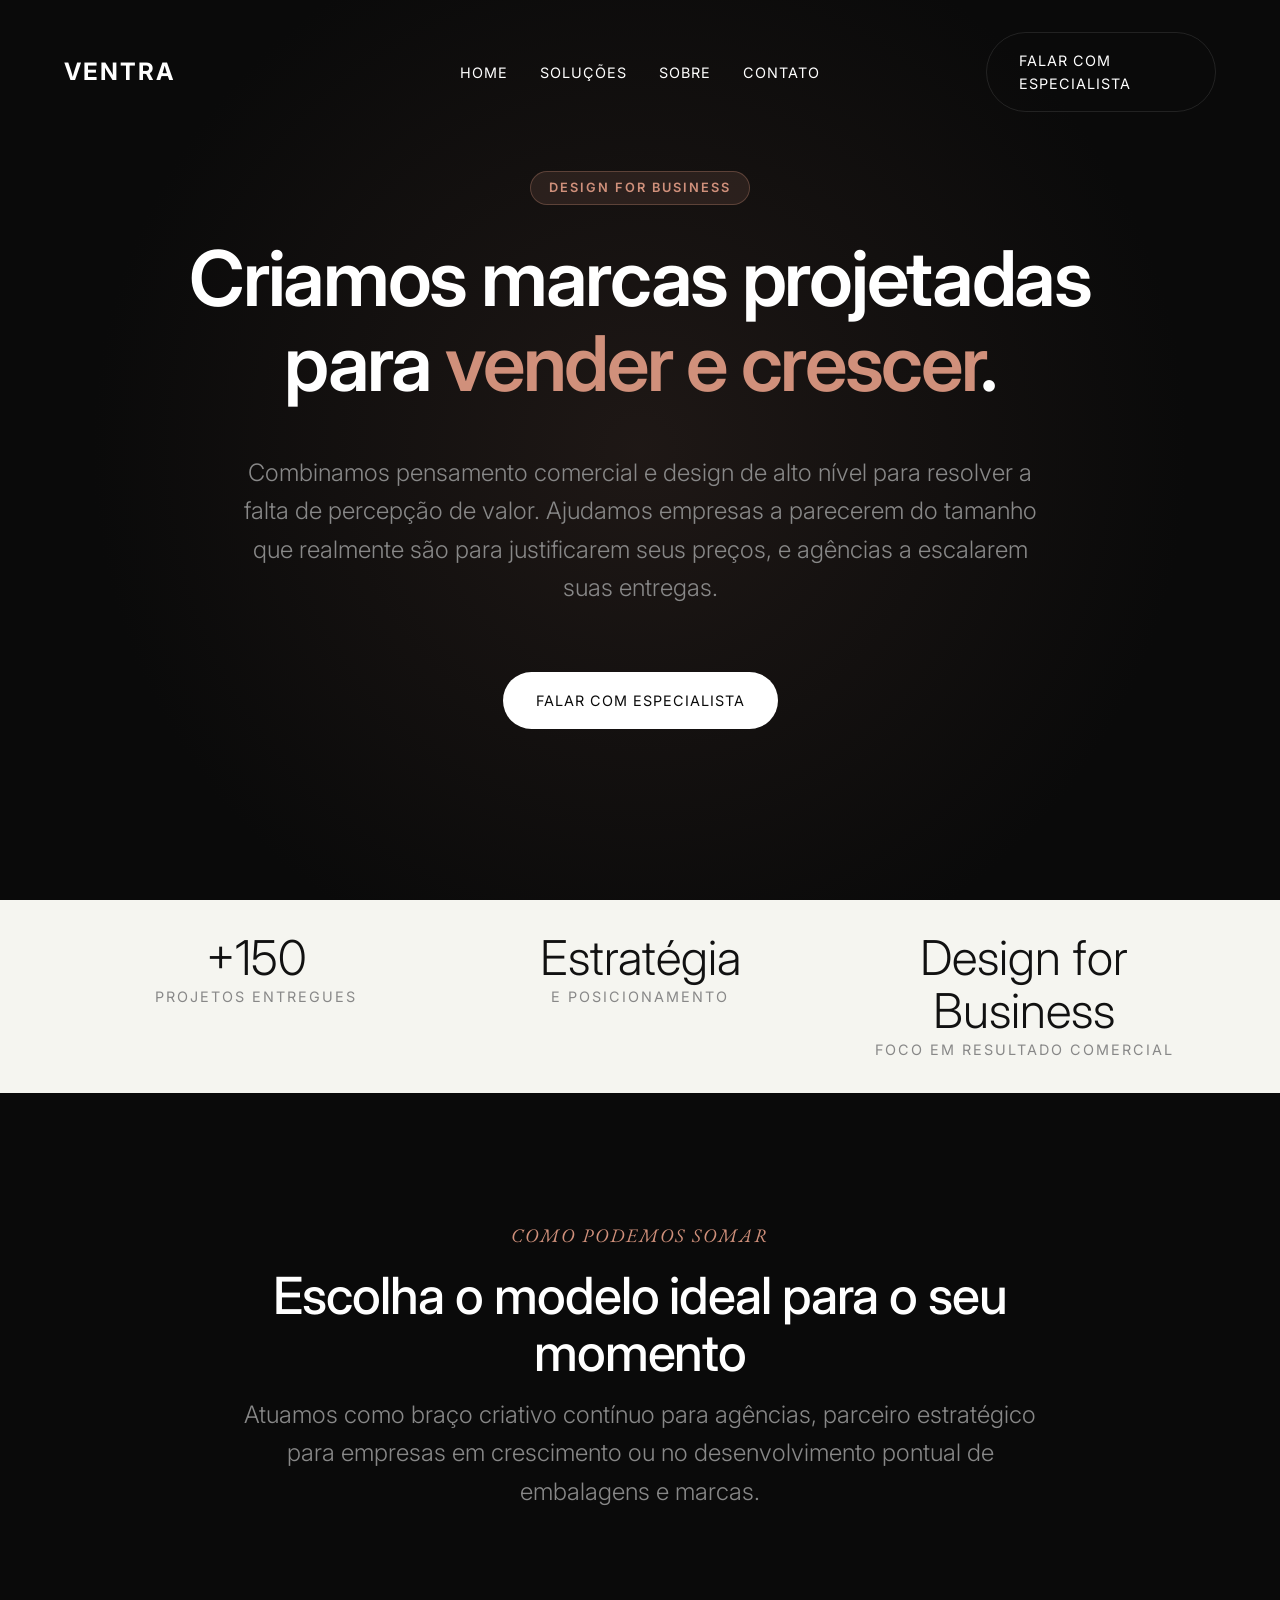
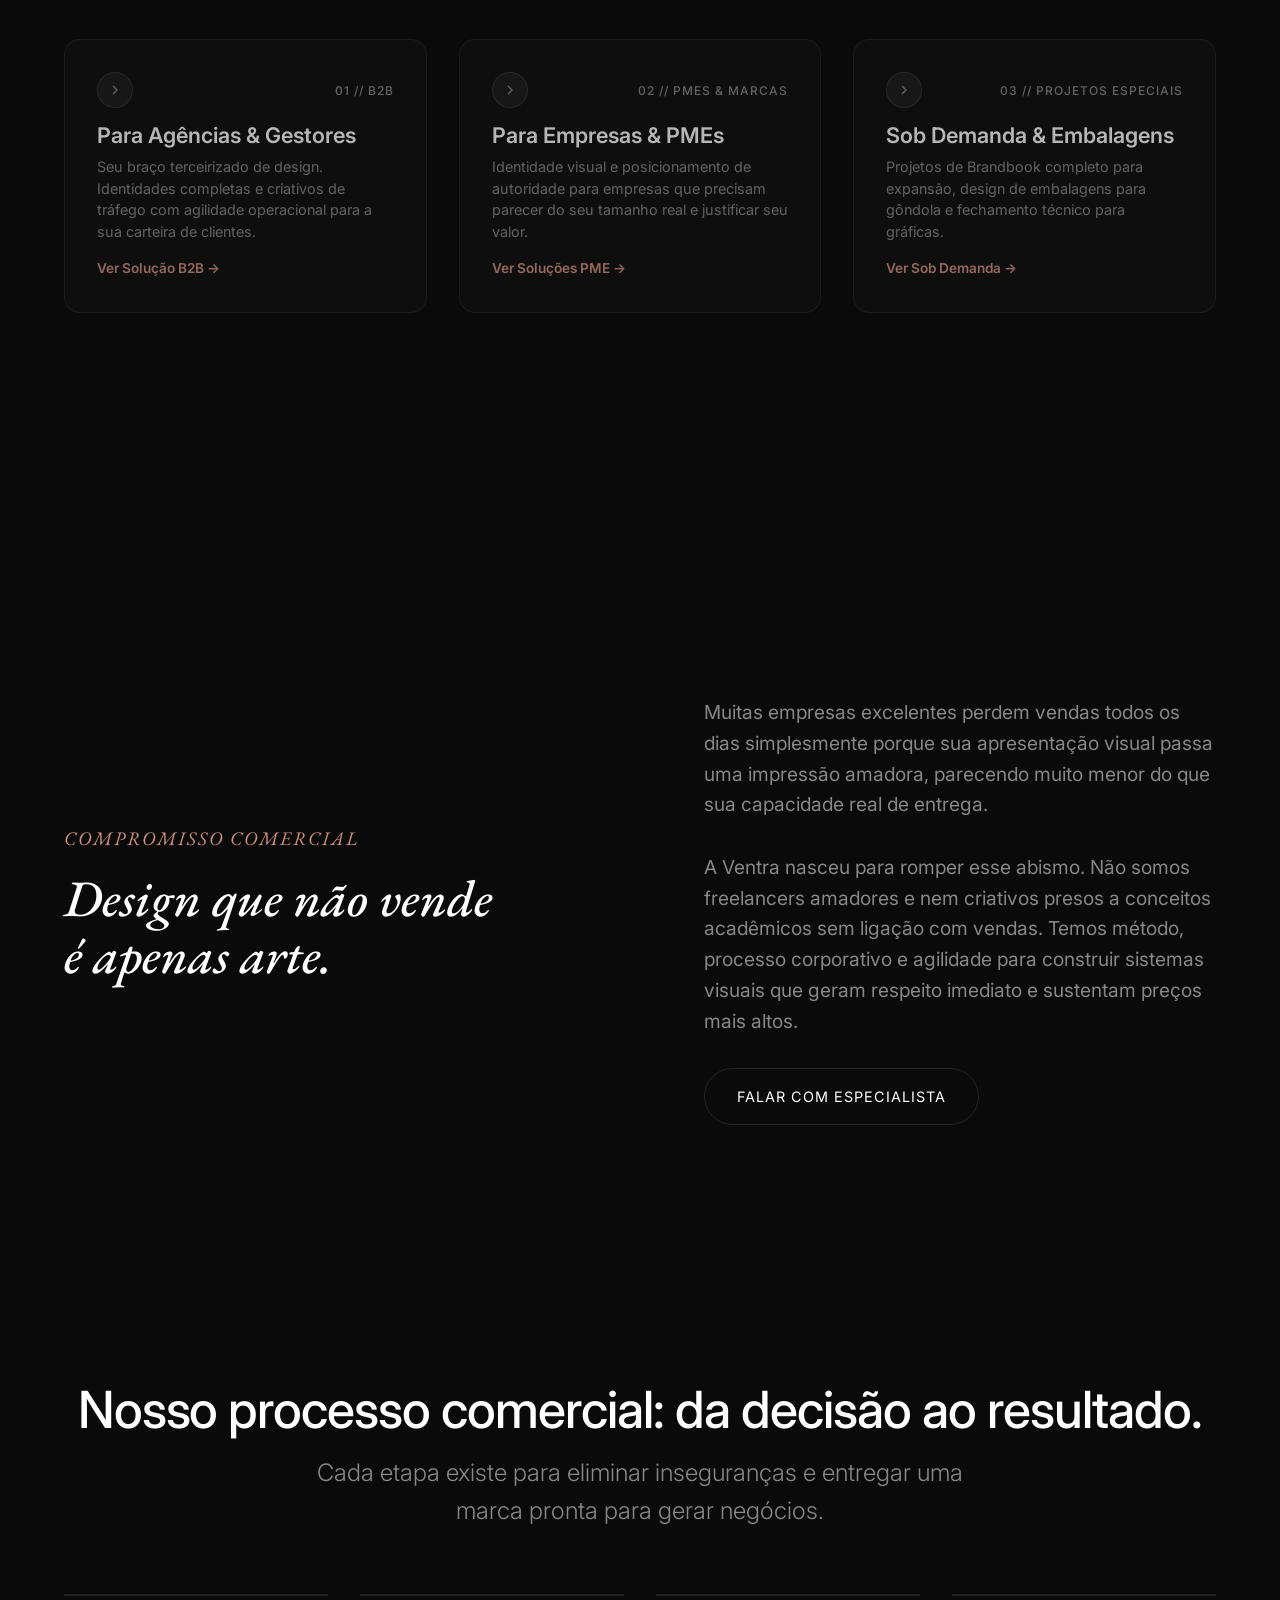
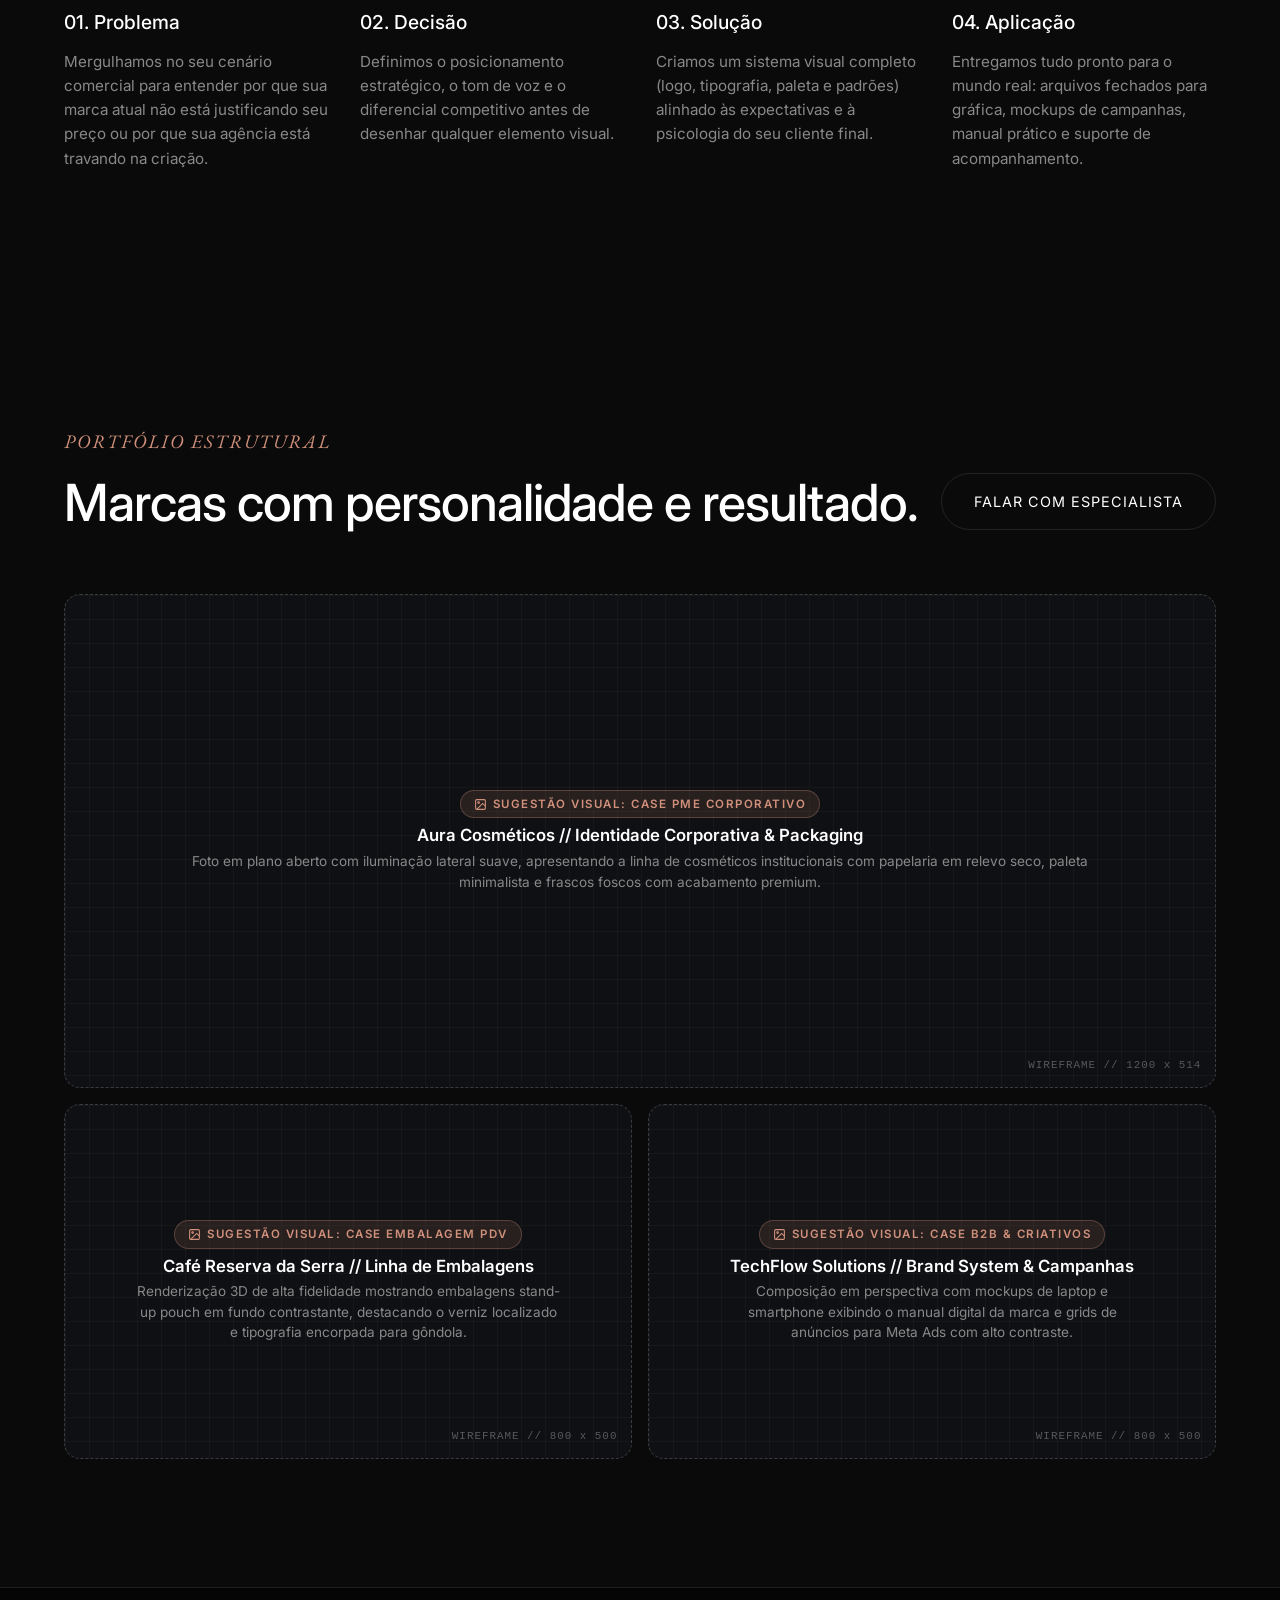
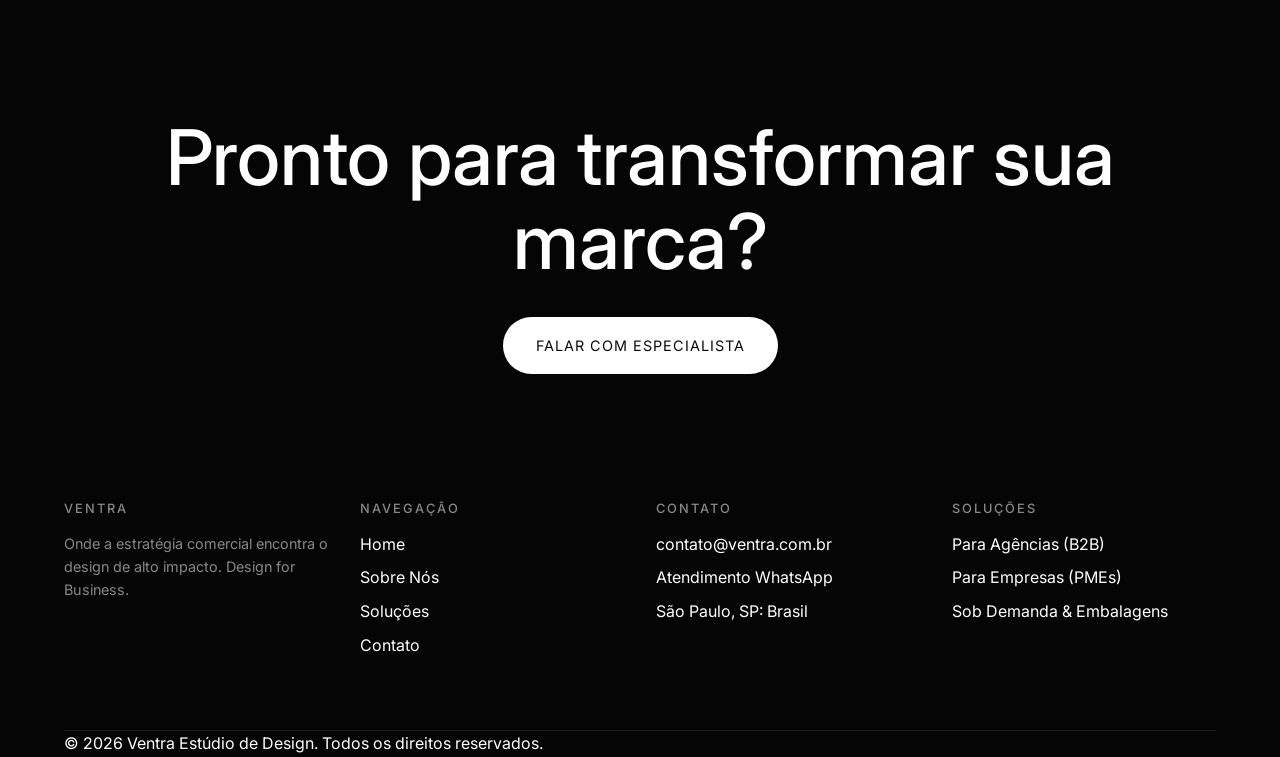
==== index.html @ 0f70ac62 "Movendo os arquivos do site para a raiz" ====
<!DOCTYPE html>
<html lang="pt-BR">
<head>
    <meta charset="UTF-8">
    <meta name="viewport" content="width=device-width, initial-scale=1.0">
    <title>Ventra | Estúdio de Branding e Design for Business</title>
    <meta name="description" content="Design com foco comercial. Criamos identidades visuais e estratégias de marca para empresas parecerem do seu tamanho real e venderem mais.">
    <link rel="stylesheet" href="styles/main.css">
</head>
<body>

    <!-- Header -->
    <header class="header">
        <div class="container">
            <div class="logo">
                <a href="index.html">Ventra</a>
            </div>
            <button class="menu-toggle">☰</button>
            <nav class="nav">
                <a href="index.html" class="active">Home</a>
                <a href="servicos.html">Soluções</a>
                <a href="sobre.html">Sobre</a>
                <a href="contato.html">Contato</a>
            </nav>
            <div class="header-action">
                <a href="contato.html" class="btn btn-outline">Falar com Especialista</a>
            </div>
        </div>
    </header>

    <!-- Hero Section -->
    <section class="hero">
        <div class="hero-bg"></div>
        <div class="hero-content container anim-fade-up">
            <span class="badge-pill">DESIGN FOR BUSINESS</span>
            <h1 class="title-hero">Criamos marcas projetadas para <span class="text-accent">vender e crescer</span>.</h1>
            <p class="text-lead">Combinamos pensamento comercial e design de alto nível para resolver a falta de percepção de valor. Ajudamos empresas a parecerem do tamanho que realmente são para justificarem seus preços, e agências a escalarem suas entregas.</p>
            <div style="display: flex; gap: var(--space-sm); justify-content: center; flex-wrap: wrap; margin-top: var(--space-md);">
                <a href="contato.html" class="btn btn-solid">Falar com Especialista</a>
            </div>
        </div>
    </section>

    <!-- Stats Bar -->
    <section class="stats-bar">
        <div class="container stats-grid">
            <div class="stat-item anim-fade-up">
                <h3>+150</h3>
                <p>Projetos Entregues</p>
            </div>
            <div class="stat-item anim-fade-up">
                <h3>Estratégia</h3>
                <p>e Posicionamento</p>
            </div>
            <div class="stat-item anim-fade-up">
                <h3>Design for Business</h3>
                <p>Foco em Resultado Comercial</p>
            </div>
        </div>
    </section>

    <!-- Solutions Quick Selector -->
    <section class="home-solutions-preview anim-fade-up">
        <div class="container">
            <div class="text-center" style="text-align: center; max-width: 800px; margin: 0 auto var(--space-xl);">
                <span class="tagline">COMO PODEMOS SOMAR</span>
                <h2 class="title-section">Escolha o modelo ideal para o seu momento</h2>
                <p class="text-lead" style="margin: var(--space-xs) auto 0;">Atuamos como braço criativo contínuo para agências, parceiro estratégico para empresas em crescimento ou no desenvolvimento pontual de embalagens e marcas.</p>
            </div>

            <div class="tabs-cards-grid">
                <!-- Card 1: B2B / Agências -->
                <a href="servicos.html#tab-1" class="tab-card-btn" style="text-decoration: none;">
                    <div class="tab-card-header">
                        <div class="tab-indicator">
                            <svg viewBox="0 0 24 24" fill="none" stroke="currentColor" stroke-width="2"><polyline points="9 18 15 12 9 6"></polyline></svg>
                        </div>
                        <span class="tab-badge">01 // B2B</span>
                    </div>
                    <h3 class="tab-card-title">Para Agências & Gestores</h3>
                    <p class="tab-card-desc">Seu braço terceirizado de design. Identidades completas e criativos de tráfego com agilidade operacional para a sua carteira de clientes.</p>
                    <span style="color: var(--color-accent); font-size: 0.85rem; font-weight: 600; margin-top: 1rem; display: inline-block;">Ver Solução B2B →</span>
                </a>

                <!-- Card 2: PMEs / Empresas -->
                <a href="servicos.html#tab-2" class="tab-card-btn" style="text-decoration: none;">
                    <div class="tab-card-header">
                        <div class="tab-indicator">
                            <svg viewBox="0 0 24 24" fill="none" stroke="currentColor" stroke-width="2"><polyline points="9 18 15 12 9 6"></polyline></svg>
                        </div>
                        <span class="tab-badge">02 // PMEs & Marcas</span>
                    </div>
                    <h3 class="tab-card-title">Para Empresas & PMEs</h3>
                    <p class="tab-card-desc">Identidade visual e posicionamento de autoridade para empresas que precisam parecer do seu tamanho real e justificar seu valor.</p>
                    <span style="color: var(--color-accent); font-size: 0.85rem; font-weight: 600; margin-top: 1rem; display: inline-block;">Ver Soluções PME →</span>
                </a>

                <!-- Card 3: Sob Demanda -->
                <a href="servicos.html#tab-3" class="tab-card-btn" style="text-decoration: none;">
                    <div class="tab-card-header">
                        <div class="tab-indicator">
                            <svg viewBox="0 0 24 24" fill="none" stroke="currentColor" stroke-width="2"><polyline points="9 18 15 12 9 6"></polyline></svg>
                        </div>
                        <span class="tab-badge">03 // Projetos Especiais</span>
                    </div>
                    <h3 class="tab-card-title">Sob Demanda & Embalagens</h3>
                    <p class="tab-card-desc">Projetos de Brandbook completo para expansão, design de embalagens para gôndola e fechamento técnico para gráficas.</p>
                    <span style="color: var(--color-accent); font-size: 0.85rem; font-weight: 600; margin-top: 1rem; display: inline-block;">Ver Sob Demanda →</span>
                </a>
            </div>
        </div>
    </section>

    <!-- Manifesto / Diferencial -->
    <section class="manifesto-home">
        <div class="container">
            <div class="col anim-fade-up">
                <span class="tagline">COMPROMISSO COMERCIAL</span>
                <h2 class="manifesto-title">Design que não vende<br>é apenas arte.</h2>
            </div>
            <div class="col anim-fade-up">
                <p class="manifesto-text">Muitas empresas excelentes perdem vendas todos os dias simplesmente porque sua apresentação visual passa uma impressão amadora, parecendo muito menor do que sua capacidade real de entrega.</p>
                <p class="manifesto-text">A Ventra nasceu para romper esse abismo. Não somos freelancers amadores e nem criativos presos a conceitos acadêmicos sem ligação com vendas. Temos método, processo corporativo e agilidade para construir sistemas visuais que geram respeito imediato e sustentam preços mais altos.</p>
                <div style="margin-top: 1.5rem;">
                    <a href="contato.html" class="btn btn-outline">Falar com Especialista</a>
                </div>
            </div>
        </div>
    </section>

    <!-- Processo em 4 Passos -->
    <section class="process-home">
        <div class="container">
            <h2 class="title-section text-center anim-fade-up" style="text-align: center;">Nosso processo comercial: da decisão ao resultado.</h2>
            <p class="text-lead text-center anim-fade-up" style="text-align: center; margin: 0 auto var(--space-lg); max-width: 700px;">Cada etapa existe para eliminar inseguranças e entregar uma marca pronta para gerar negócios.</p>
            
            <div class="process-grid anim-fade-up">
                <div class="process-step">
                    <h4>01. Problema</h4>
                    <p>Mergulhamos no seu cenário comercial para entender por que sua marca atual não está justificando seu preço ou por que sua agência está travando na criação.</p>
                </div>
                <div class="process-step">
                    <h4>02. Decisão</h4>
                    <p>Definimos o posicionamento estratégico, o tom de voz e o diferencial competitivo antes de desenhar qualquer elemento visual.</p>
                </div>
                <div class="process-step">
                    <h4>03. Solução</h4>
                    <p>Criamos um sistema visual completo (logo, tipografia, paleta e padrões) alinhado às expectativas e à psicologia do seu cliente final.</p>
                </div>
                <div class="process-step">
                    <h4>04. Aplicação</h4>
                    <p>Entregamos tudo pronto para o mundo real: arquivos fechados para gráfica, mockups de campanhas, manual prático e suporte de acompanhamento.</p>
                </div>
            </div>
        </div>
    </section>

    <!-- Cases (Wireframe Dark Sem Fotos) -->
    <section class="cases-home">
        <div class="container">
            <div style="display: flex; justify-content: space-between; align-items: flex-end; margin-bottom: var(--space-lg); flex-wrap: wrap; gap: var(--space-sm);">
                <div>
                    <span class="tagline">PORTFÓLIO ESTRUTURAL</span>
                    <h2 class="title-section" style="margin-bottom: 0;">Marcas com personalidade e resultado.</h2>
                </div>
                <a href="contato.html" class="btn btn-outline">Falar com Especialista</a>
            </div>
            
            <div class="cases-grid anim-fade-up">
                <!-- Case 1 (Wireframe Slot - PME) -->
                <div class="wireframe-slot aspect-wide" style="grid-column: span 2;">
                    <span class="wireframe-tag">
                        <svg viewBox="0 0 24 24" fill="none" stroke="currentColor" stroke-width="2"><rect x="3" y="3" width="18" height="18" rx="2"/><circle cx="8.5" cy="8.5" r="1.5"/><polyline points="21 15 16 10 5 21"/></svg>
                        SUGESTÃO VISUAL: CASE PME CORPORATIVO
                    </span>
                    <h4 class="wireframe-title">Aura Cosméticos // Identidade Corporativa & Packaging</h4>
                    <p class="wireframe-desc">Foto em plano aberto com iluminação lateral suave, apresentando a linha de cosméticos institucionais com papelaria em relevo seco, paleta minimalista e frascos foscos com acabamento premium.</p>
                    <span class="wireframe-dimension">WIREFRAME // 1200 x 514</span>
                </div>

                <!-- Case 2 (Wireframe Slot - Embalagem) -->
                <div class="wireframe-slot aspect-card">
                    <span class="wireframe-tag">
                        <svg viewBox="0 0 24 24" fill="none" stroke="currentColor" stroke-width="2"><rect x="3" y="3" width="18" height="18" rx="2"/><circle cx="8.5" cy="8.5" r="1.5"/><polyline points="21 15 16 10 5 21"/></svg>
                        SUGESTÃO VISUAL: CASE EMBALAGEM PDV
                    </span>
                    <h4 class="wireframe-title">Café Reserva da Serra // Linha de Embalagens</h4>
                    <p class="wireframe-desc">Renderização 3D de alta fidelidade mostrando embalagens stand-up pouch em fundo contrastante, destacando o verniz localizado e tipografia encorpada para gôndola.</p>
                    <span class="wireframe-dimension">WIREFRAME // 800 x 500</span>
                </div>

                <!-- Case 3 (Wireframe Slot - B2B / Ads) -->
                <div class="wireframe-slot aspect-card">
                    <span class="wireframe-tag">
                        <svg viewBox="0 0 24 24" fill="none" stroke="currentColor" stroke-width="2"><rect x="3" y="3" width="18" height="18" rx="2"/><circle cx="8.5" cy="8.5" r="1.5"/><polyline points="21 15 16 10 5 21"/></svg>
                        SUGESTÃO VISUAL: CASE B2B & CRIATIVOS
                    </span>
                    <h4 class="wireframe-title">TechFlow Solutions // Brand System & Campanhas</h4>
                    <p class="wireframe-desc">Composição em perspectiva com mockups de laptop e smartphone exibindo o manual digital da marca e grids de anúncios para Meta Ads com alto contraste.</p>
                    <span class="wireframe-dimension">WIREFRAME // 800 x 500</span>
                </div>
            </div>
        </div>
    </section>

    <!-- Footer -->
    <footer class="footer">
        <div class="container">
            <div class="footer-hero anim-fade-up">
                <h2>Pronto para transformar sua marca?</h2>
                <a href="contato.html" class="btn btn-solid">Falar com Especialista</a>
            </div>
            
            <div class="footer-bottom anim-fade-up">
                <div class="footer-col">
                    <h5>Ventra</h5>
                    <p>Onde a estratégia comercial encontra o design de alto impacto. Design for Business.</p>
                </div>
                <div class="footer-col">
                    <h5>Navegação</h5>
                    <ul>
                        <li><a href="index.html">Home</a></li>
                        <li><a href="sobre.html">Sobre Nós</a></li>
                        <li><a href="servicos.html">Soluções</a></li>
                        <li><a href="contato.html">Contato</a></li>
                    </ul>
                </div>
                <div class="footer-col">
                    <h5>Contato</h5>
                    <ul>
                        <li><a href="mailto:contato@ventra.com.br">contato@ventra.com.br</a></li>
                        <li><a href="https://wa.me/5511999999999" target="_blank">Atendimento WhatsApp</a></li>
                        <li>São Paulo, SP: Brasil</li>
                    </ul>
                </div>
                <div class="footer-col">
                    <h5>Soluções</h5>
                    <ul>
                        <li><a href="servicos.html#tab-1">Para Agências (B2B)</a></li>
                        <li><a href="servicos.html#tab-2">Para Empresas (PMEs)</a></li>
                        <li><a href="servicos.html#tab-3">Sob Demanda & Embalagens</a></li>
                    </ul>
                </div>
            </div>
            
            <div class="footer-copyright anim-fade-up">
                <p>&copy; 2026 Ventra Estúdio de Design. Todos os direitos reservados.</p>
            </div>
        </div>
    </footer>

    <script src="scripts/main.js"></script>
</body>
</html>
---- styles/main.css ----
/* =========================================
   VENTRA - DESIGN SYSTEM & MAIN STYLES
   ========================================= */

@import url('https://fonts.googleapis.com/css2?family=EB+Garamond:ital,wght@0,400;0,500;1,400;1,500&family=Inter:wght@300;400;500;600;700&display=swap');

:root {
  /* Colors */
  --color-bg-dark: #0a0a0a;
  --color-bg-light: #f5f5f0;
  --color-text-light: #ffffff;
  --color-text-dark: #111111;
  --color-text-muted: #888888;
  --color-accent: #d0907b; /* Sophisticated terracotta/gold accent */
  --color-border: rgba(255, 255, 255, 0.1);
  --color-border-dark: rgba(0, 0, 0, 0.1);

  /* Typography */
  --font-sans: 'Inter', -apple-system, sans-serif;
  --font-serif: 'EB Garamond', serif;

  /* Spacing */
  --space-xs: 0.5rem;
  --space-sm: 1rem;
  --space-md: 2rem;
  --space-lg: 4rem;
  --space-xl: 8rem;

  /* Transitions */
  --trans-fast: 0.3s ease;
  --trans-slow: 0.6s cubic-bezier(0.25, 1, 0.5, 1);
}

/* =========================================
   RESET & BASE
   ========================================= */
* {
  margin: 0;
  padding: 0;
  box-sizing: border-box;
}

html {
  scroll-behavior: smooth;
  font-size: 16px;
}

body {
  font-family: var(--font-sans);
  background-color: var(--color-bg-dark);
  color: var(--color-text-light);
  line-height: 1.6;
  overflow-x: hidden;
  -webkit-font-smoothing: antialiased;
}

a {
  text-decoration: none;
  color: inherit;
  transition: color var(--trans-fast);
}

a:hover {
  color: var(--color-accent);
}

ul {
  list-style: none;
}

img, video {
  max-width: 100%;
  height: auto;
  display: block;
}

/* =========================================
   TYPOGRAPHY
   ========================================= */
h1, h2, h3, h4, h5, h6 {
  line-height: 1.1;
  font-weight: 500;
  margin-bottom: var(--space-sm);
}

.title-hero {
  font-size: clamp(3rem, 6vw, 6rem);
  letter-spacing: -0.03em;
  font-weight: 600;
}

.title-section {
  font-size: clamp(2rem, 4vw, 4rem);
  letter-spacing: -0.02em;
}

.tagline {
  font-family: var(--font-serif);
  font-style: italic;
  font-size: 1.2rem;
  color: var(--color-accent);
  display: block;
  margin-bottom: var(--space-sm);
  text-transform: uppercase;
  letter-spacing: 2px;
}

.text-lead {
  font-size: clamp(1.1rem, 2vw, 1.5rem);
  font-weight: 300;
  color: var(--color-text-muted);
  max-width: 800px;
}

/* =========================================
   LAYOUT
   ========================================= */
.container {
  width: 90%;
  max-width: 1400px;
  margin: 0 auto;
}

section {
  padding: var(--space-xl) 0;
}

.split-screen {
  display: grid;
  grid-template-columns: 1fr 1fr;
  min-height: 100vh;
}

@media (max-width: 992px) {
  .split-screen {
    grid-template-columns: 1fr;
  }
}

/* =========================================
   HEADER & NAVIGATION
   ========================================= */
.header {
  position: fixed;
  top: 0;
  left: 0;
  width: 100%;
  padding: var(--space-md) 0;
  z-index: 1000;
  transition: background-color var(--trans-fast), padding var(--trans-fast);
  background-color: transparent;
}

.header.scrolled {
  background-color: rgba(10, 10, 10, 0.95);
  backdrop-filter: blur(10px);
  padding: var(--space-sm) 0;
  border-bottom: 1px solid var(--color-border);
}

.header .container {
  display: flex;
  justify-content: space-between;
  align-items: center;
}

.logo {
  font-size: 1.5rem;
  font-weight: 700;
  letter-spacing: 2px;
  text-transform: uppercase;
  width: 20%;
}

.nav {
  display: flex;
  gap: var(--space-md);
  width: 60%;
  justify-content: center;
}

.nav a {
  font-size: 0.9rem;
  text-transform: uppercase;
  letter-spacing: 1px;
}

.header-action {
  width: 20%;
  display: flex;
  justify-content: flex-end;
}

.btn {
  display: inline-block;
  padding: 1rem 2rem;
  font-size: 0.9rem;
  text-transform: uppercase;
  letter-spacing: 1px;
  border-radius: 50px;
  cursor: pointer;
  transition: all var(--trans-fast);
  border: 1px solid transparent;
}

.btn-outline {
  border: 1px solid var(--color-border);
  background: transparent;
  color: var(--color-text-light);
}

.btn-outline:hover {
  background: var(--color-text-light);
  color: var(--color-bg-dark);
}

.btn-solid {
  background: var(--color-text-light);
  color: var(--color-bg-dark);
}

.btn-solid:hover {
  background: var(--color-accent);
  color: var(--color-bg-dark);
}

/* Mobile Menu */
.menu-toggle {
  display: none;
  background: none;
  border: none;
  color: white;
  font-size: 1.5rem;
  cursor: pointer;
}

@media (max-width: 992px) {
  .nav {
    display: none;
    position: absolute;
    top: 100%;
    left: 0;
    width: 100%;
    background: var(--color-bg-dark);
    flex-direction: column;
    padding: var(--space-md);
    text-align: center;
    border-bottom: 1px solid var(--color-border);
  }
  
  .nav.active {
    display: flex;
  }

  .header-action {
    display: none;
  }
  
  .menu-toggle {
    display: block;
  }
  
  .logo {
    width: auto;
  }
}

/* =========================================
   HERO SECTIONS
   ========================================= */
.hero {
  min-height: 100vh;
  display: flex;
  align-items: center;
  justify-content: center;
  text-align: center;
  padding-top: var(--space-xl);
  position: relative;
}

.hero-content {
  max-width: 1000px;
  z-index: 2;
  display: flex;
  flex-direction: column;
  align-items: center;
}

.hero .text-lead {
  margin: var(--space-md) auto;
}

.hero-bg {
  position: absolute;
  top: 0;
  left: 0;
  width: 100%;
  height: 100%;
  z-index: 1;
  background: radial-gradient(circle at center, rgba(208, 144, 123, 0.1) 0%, rgba(10, 10, 10, 1) 70%);
}

/* =========================================
   STATS BAR
   ========================================= */
.stats-bar {
  background-color: var(--color-bg-light);
  color: var(--color-text-dark);
  padding: var(--space-md) 0;
}

.stats-grid {
  display: grid;
  grid-template-columns: repeat(3, 1fr);
  text-align: center;
}

.stat-item h3 {
  font-size: 3rem;
  margin-bottom: 0;
  font-weight: 300;
}

.stat-item p {
  font-size: 0.9rem;
  text-transform: uppercase;
  letter-spacing: 2px;
  color: var(--color-text-muted);
}

@media (max-width: 768px) {
  .stats-grid {
    grid-template-columns: 1fr;
    gap: var(--space-md);
  }
}

/* =========================================
   MARQUEE
   ========================================= */
.marquee-section {
  padding: var(--space-md) 0;
  border-bottom: 1px solid var(--color-border);
  overflow: hidden;
}

.marquee-section p {
  text-align: center;
  color: var(--color-text-muted);
  margin-bottom: var(--space-md);
}

.marquee-container {
  display: flex;
  width: 200vw;
  animation: marquee 20s linear infinite;
}

.marquee-container img {
  height: 40px;
  margin: 0 var(--space-lg);
  filter: grayscale(100%) brightness(50%);
  opacity: 0.5;
  transition: opacity var(--trans-fast);
}

.marquee-container img:hover {
  opacity: 1;
}

@keyframes marquee {
  0% { transform: translateX(0); }
  100% { transform: translateX(-50%); }
}

/* =========================================
   ABOUT MANIFESTO (HOME)
   ========================================= */
.manifesto-home .container {
  display: grid;
  grid-template-columns: 1fr 1fr;
  gap: var(--space-xl);
  align-items: center;
}

.manifesto-title {
  font-family: var(--font-serif);
  font-style: italic;
  font-size: clamp(2.5rem, 4vw, 4.5rem);
  line-height: 1.1;
}

.manifesto-text {
  font-size: 1.2rem;
  color: var(--color-text-muted);
  margin-bottom: var(--space-md);
}

@media (max-width: 992px) {
  .manifesto-home .container {
    grid-template-columns: 1fr;
    gap: var(--space-md);
  }
}

/* =========================================
   SERVICES ACCORDION
   ========================================= */
.services-list {
  margin-top: var(--space-lg);
}

.service-item {
  border-top: 1px solid var(--color-border);
  padding: var(--space-md) 0;
  display: grid;
  grid-template-columns: 1fr 2fr;
  gap: var(--space-md);
  transition: color var(--trans-fast);
}

.service-item:hover {
  color: var(--color-accent);
}

.service-item h3 {
  font-size: 1.5rem;
}

.service-item p {
  color: var(--color-text-muted);
}

.service-item:last-child {
  border-bottom: 1px solid var(--color-border);
}

@media (max-width: 768px) {
  .service-item {
    grid-template-columns: 1fr;
  }
}

/* =========================================
   PROCESS (4 COLUMNS)
   ========================================= */
.process-grid {
  display: grid;
  grid-template-columns: repeat(4, 1fr);
  gap: var(--space-md);
  margin-top: var(--space-lg);
}

.process-step {
  padding-top: var(--space-sm);
  border-top: 2px solid var(--color-border);
}

.process-step:hover {
  border-top-color: var(--color-accent);
}

.process-step h4 {
  font-size: 1.2rem;
  margin-bottom: var(--space-sm);
}

.process-step p {
  color: var(--color-text-muted);
  font-size: 0.95rem;
}

@media (max-width: 992px) {
  .process-grid {
    grid-template-columns: repeat(2, 1fr);
  }
}
@media (max-width: 576px) {
  .process-grid {
    grid-template-columns: 1fr;
  }
}

/* =========================================
   CASES MASONRY
   ========================================= */
.cases-grid {
  display: grid;
  grid-template-columns: repeat(2, 1fr);
  gap: var(--space-sm);
  margin-top: var(--space-lg);
}

.case-item {
  position: relative;
  overflow: hidden;
  aspect-ratio: 4/3;
  background-color: #1a1a1a;
  display: flex;
  align-items: center;
  justify-content: center;
}

.case-item:first-child {
  grid-column: span 2;
  aspect-ratio: 21/9;
}

.case-image {
  width: 100%;
  height: 100%;
  object-fit: cover;
  transition: transform var(--trans-slow);
  opacity: 0.8;
}

.case-item:hover .case-image {
  transform: scale(1.05);
  opacity: 0.4;
}

.case-info {
  position: absolute;
  bottom: var(--space-md);
  left: var(--space-md);
  opacity: 0;
  transform: translateY(20px);
  transition: all var(--trans-fast);
}

.case-item:hover .case-info {
  opacity: 1;
  transform: translateY(0);
}

.case-category {
  font-family: var(--font-serif);
  font-style: italic;
  color: var(--color-accent);
}

.case-title {
  font-size: 2rem;
}

@media (max-width: 768px) {
  .cases-grid {
    grid-template-columns: 1fr;
  }
  .case-item:first-child {
    grid-column: 1;
    aspect-ratio: 4/3;
  }
}

/* =========================================
   FOOTER
   ========================================= */
.footer {
  background-color: #050505;
  padding-top: var(--space-xl);
  border-top: 1px solid var(--color-border);
}

.footer-hero {
  text-align: center;
  margin-bottom: var(--space-xl);
}

.footer-hero h2 {
  font-size: clamp(3rem, 6vw, 6rem);
  margin-bottom: var(--space-md);
}

.footer-bottom {
  display: grid;
  grid-template-columns: repeat(4, 1fr);
  gap: var(--space-md);
  padding-bottom: var(--space-lg);
  border-bottom: 1px solid var(--color-border);
}

.footer-col h5 {
  color: var(--color-text-muted);
  text-transform: uppercase;
  letter-spacing: 2px;
  font-size: 0.8rem;
  margin-bottom: var(--space-sm);
}

.footer-col ul li {
  margin-bottom: 0.5rem;
}

.footer-col p {
  color: var(--color-text-muted);
  font-size: 0.9rem;
}

.copyright {
  text-align: center;
  padding: var(--space-md) 0;
  color: var(--color-text-muted);
  font-size: 0.8rem;
}

@media (max-width: 768px) {
  .footer-bottom {
    grid-template-columns: 1fr 1fr;
  }
}

/* =========================================
   PAGE: SOBRE
   ========================================= */
.hero-invert {
  display: grid;
  grid-template-columns: 40% 60%;
  min-height: 100vh;
}

.hero-invert-text {
  padding: var(--space-xl) var(--space-md);
  display: flex;
  flex-direction: column;
  justify-content: center;
}

.hero-invert-video {
  background-color: #1a1a1a;
  position: relative;
  overflow: hidden;
}

.hero-invert-video video {
  position: absolute;
  top: 50%;
  left: 50%;
  min-width: 100%;
  min-height: 100%;
  width: auto;
  height: auto;
  transform: translateX(-50%) translateY(-50%);
  opacity: 0.6;
}

.manifesto-editorial {
  max-width: 800px;
  margin: 0 auto;
  text-align: center;
}

.manifesto-editorial h2 {
  font-family: var(--font-serif);
  font-style: italic;
  font-size: clamp(2rem, 4vw, 4rem);
  margin-bottom: var(--space-lg);
}

.manifesto-editorial p {
  font-size: 1.2rem;
  color: var(--color-text-muted);
  margin-bottom: var(--space-md);
  text-align: justify;
}

.manifesto-editorial p:first-of-type::first-letter {
  font-size: 4rem;
  float: left;
  line-height: 1;
  padding-right: 0.5rem;
  color: var(--color-accent);
  font-family: var(--font-serif);
}

/* Z-Pattern */
.z-pattern-item {
  display: grid;
  grid-template-columns: 1fr 1fr;
  gap: var(--space-xl);
  align-items: center;
  margin-bottom: var(--space-xl);
}

.z-pattern-item:nth-child(even) .z-image {
  order: 2;
}

.z-pattern-item:nth-child(even) .z-text {
  order: 1;
}

.z-image {
  aspect-ratio: 4/5;
  background-color: #1a1a1a;
}

.z-image img {
  width: 100%;
  height: 100%;
  object-fit: cover;
  opacity: 0.7;
}

@media (max-width: 992px) {
  .hero-invert, .z-pattern-item {
    grid-template-columns: 1fr;
  }
  .hero-invert-video {
    min-height: 50vh;
  }
  .z-pattern-item:nth-child(even) .z-image,
  .z-pattern-item:nth-child(even) .z-text {
    order: unset;
  }
}

/* =========================================
   PAGE: SERVICOS (ESTRUTURA TABS INSPIRADA NA BOUNCE)
   ========================================= */
.hero-solutions {
  text-align: center;
  padding: 18vh 0 6vh;
}

.text-accent {
  color: var(--color-accent);
}

.badge-pill {
  display: inline-block;
  padding: 0.35rem 1.1rem;
  border-radius: 50px;
  background: rgba(208, 144, 123, 0.12);
  border: 1px solid rgba(208, 144, 123, 0.3);
  color: var(--color-accent);
  font-size: 0.8rem;
  letter-spacing: 2px;
  font-weight: 600;
  margin-bottom: var(--space-md);
  text-transform: uppercase;
}

.solutions-tabs-section {
  padding-top: var(--space-md);
  padding-bottom: var(--space-xl);
}

/* Tabs Cards Selector Grid */
.tabs-cards-grid {
  display: grid;
  grid-template-columns: repeat(3, 1fr);
  gap: var(--space-md);
  margin-bottom: var(--space-xl);
}

.tab-card-btn {
  background: rgba(255, 255, 255, 0.03);
  border: 1px solid rgba(255, 255, 255, 0.08);
  border-radius: 16px;
  padding: var(--space-md);
  cursor: pointer;
  transition: all var(--trans-fast);
  position: relative;
  display: flex;
  flex-direction: column;
  justify-content: flex-start;
  opacity: 0.7;
}

.tab-card-btn:hover {
  opacity: 0.95;
  background: rgba(255, 255, 255, 0.05);
  border-color: rgba(208, 144, 123, 0.35);
  transform: translateY(-3px);
}

.tab-card-btn.active {
  opacity: 1;
  background: rgba(255, 255, 255, 0.07);
  border-color: var(--color-accent);
  box-shadow: 0 12px 30px rgba(0, 0, 0, 0.5), 0 0 20px rgba(208, 144, 123, 0.15);
}

.tab-card-header {
  display: flex;
  justify-content: space-between;
  align-items: center;
  margin-bottom: var(--space-sm);
}

.tab-indicator {
  width: 36px;
  height: 36px;
  border-radius: 50%;
  background: rgba(255, 255, 255, 0.05);
  border: 1px solid rgba(255, 255, 255, 0.1);
  display: flex;
  align-items: center;
  justify-content: center;
  transition: all var(--trans-fast);
}

.tab-indicator svg {
  width: 16px;
  height: 16px;
  stroke: var(--color-text-muted);
  transition: transform var(--trans-fast), stroke var(--trans-fast);
}

.tab-card-btn.active .tab-indicator {
  background: var(--color-accent);
  border-color: var(--color-accent);
}

.tab-card-btn.active .tab-indicator svg {
  stroke: #ffffff;
  transform: rotate(180deg);
}

.tab-badge {
  font-size: 0.75rem;
  letter-spacing: 1px;
  text-transform: uppercase;
  color: var(--color-text-muted);
  font-weight: 500;
}

.tab-card-btn.active .tab-badge {
  color: var(--color-accent);
}

.tab-card-title {
  font-size: 1.35rem;
  font-weight: 600;
  margin-bottom: 0.5rem;
  color: var(--color-text-light);
}

.tab-card-desc {
  font-size: 0.9rem;
  line-height: 1.5;
  color: var(--color-text-muted);
  margin-bottom: 0;
}

/* Tabs Content Panels */
.tabs-content-wrapper {
  position: relative;
}

.tab-content-panel {
  display: none;
  animation: fadeInPanel 0.4s cubic-bezier(0.25, 1, 0.5, 1) forwards;
}

.tab-content-panel.active {
  display: block;
}

@keyframes fadeInPanel {
  from {
    opacity: 0;
    transform: translateY(15px);
  }
  to {
    opacity: 1;
    transform: translateY(0);
  }
}

.tab-split-grid {
  display: grid;
  grid-template-columns: 1.15fr 0.85fr;
  gap: var(--space-xl);
  align-items: center;
  background: rgba(255, 255, 255, 0.02);
  border: 1px solid rgba(255, 255, 255, 0.06);
  border-radius: 24px;
  padding: var(--space-xl) var(--space-lg);
  margin-bottom: var(--space-xl);
}

.title-tab {
  font-size: clamp(2rem, 3.2vw, 3.2rem);
  line-height: 1.15;
  margin-bottom: var(--space-md);
}

.tab-description {
  font-size: 1.1rem;
  color: var(--color-text-muted);
  line-height: 1.7;
  margin-bottom: var(--space-lg);
}

/* Bullets Grid (2 colunas) */
.entregaveis-grid {
  display: grid;
  grid-template-columns: 1fr 1fr;
  gap: var(--space-md);
  margin-bottom: var(--space-xl);
}

.bullet-list li {
  position: relative;
  padding-left: 1.5rem;
  margin-bottom: 1.1rem;
  font-size: 0.95rem;
  color: rgba(255, 255, 255, 0.85);
  line-height: 1.5;
}

.bullet-list strong {
  color: #ffffff;
  display: inline;
}

.bullet-dot {
  position: absolute;
  left: 0;
  top: 0.45rem;
  width: 7px;
  height: 7px;
  border-radius: 50%;
  background-color: var(--color-accent);
  box-shadow: 0 0 8px var(--color-accent);
}

.tab-actions {
  display: flex;
  align-items: center;
  gap: var(--space-md);
  flex-wrap: wrap;
}

.action-note {
  font-size: 0.85rem;
  color: var(--color-text-muted);
}

/* Media Showcase Card */
.media-card-showcase {
  position: relative;
  border-radius: 20px;
  overflow: hidden;
  border: 1px solid rgba(255, 255, 255, 0.1);
  background: #121212;
  box-shadow: 0 20px 40px rgba(0, 0, 0, 0.6);
}

.media-card-showcase img {
  width: 100%;
  aspect-ratio: 4/3;
  object-fit: cover;
  transition: transform var(--trans-slow);
}

.media-card-showcase:hover img {
  transform: scale(1.03);
}

.media-badge {
  position: absolute;
  top: 1rem;
  right: 1rem;
  background: rgba(10, 10, 10, 0.85);
  backdrop-filter: blur(10px);
  border: 1px solid rgba(255, 255, 255, 0.15);
  padding: 0.35rem 0.9rem;
  border-radius: 30px;
  font-size: 0.75rem;
  color: var(--color-accent);
  letter-spacing: 1px;
  text-transform: uppercase;
  font-weight: 600;
  z-index: 2;
}

.media-caption {
  padding: var(--space-md);
  background: linear-gradient(to top, rgba(10, 10, 10, 0.95), rgba(10, 10, 10, 0.6));
  position: absolute;
  bottom: 0;
  left: 0;
  right: 0;
}

.media-caption h4 {
  font-size: 1.15rem;
  margin-bottom: 0.3rem;
  color: #ffffff;
}

.media-caption p {
  font-size: 0.85rem;
  color: var(--color-text-muted);
  margin-bottom: 0;
}

/* Cases Preview Filtrados */
.tab-cases-preview {
  margin-top: var(--space-xl);
}

.cases-header {
  margin-bottom: var(--space-md);
}

.cases-tag {
  font-size: 0.8rem;
  text-transform: uppercase;
  letter-spacing: 2px;
  color: var(--color-accent);
  display: block;
  margin-bottom: 0.3rem;
}

.cases-header h3 {
  font-size: 1.8rem;
}

.tab-cases-grid {
  display: grid;
  grid-template-columns: repeat(3, 1fr);
  gap: var(--space-md);
}

.case-card-compact {
  border-radius: 16px;
  overflow: hidden;
  background: rgba(255, 255, 255, 0.02);
  border: 1px solid rgba(255, 255, 255, 0.08);
  transition: transform var(--trans-fast), border-color var(--trans-fast);
}

.case-card-compact:hover {
  transform: translateY(-5px);
  border-color: rgba(208, 144, 123, 0.4);
}

.case-card-compact img {
  width: 100%;
  aspect-ratio: 16/10;
  object-fit: cover;
}

.case-card-meta {
  padding: var(--space-sm) var(--space-md);
}

.case-category {
  font-size: 0.75rem;
  color: var(--color-accent);
  text-transform: uppercase;
  letter-spacing: 1px;
}

.case-card-meta h4 {
  font-size: 1.1rem;
  margin-top: 0.2rem;
  margin-bottom: 0;
}

/* Banner de Convicção */
.conviction-banner {
  background: linear-gradient(180deg, rgba(208, 144, 123, 0.06) 0%, rgba(10, 10, 10, 0) 100%);
  border-top: 1px solid rgba(255, 255, 255, 0.06);
  border-bottom: 1px solid rgba(255, 255, 255, 0.06);
  padding: var(--space-xl) 0;
}

/* Responsividade */
@media (max-width: 992px) {
  .tabs-cards-grid {
    grid-template-columns: 1fr;
    gap: var(--space-sm);
  }
  .tab-split-grid {
    grid-template-columns: 1fr;
    padding: var(--space-md);
    gap: var(--space-lg);
  }
  .entregaveis-grid {
    grid-template-columns: 1fr;
    gap: 0;
  }
  .tab-cases-grid {
    grid-template-columns: 1fr;
  }
}

/* =========================================
   PAGE: CONTATO
   ========================================= */
.split-contact .col-left {
  background-color: var(--color-bg-dark);
  color: var(--color-text-light);
  padding: var(--space-xl) var(--space-md);
  display: flex;
  flex-direction: column;
  justify-content: center;
}

.split-contact .col-right {
  background-color: var(--color-bg-light);
  color: var(--color-text-dark);
  padding: var(--space-xl) 10%;
  display: flex;
  flex-direction: column;
  justify-content: center;
}

.contact-info {
  margin-top: var(--space-md);
}

.contact-info p {
  font-size: 1.1rem;
  margin-bottom: 0.5rem;
}

/* Form Styles */
.form-group {
  margin-bottom: var(--space-md);
}

.form-group label {
  display: block;
  font-weight: 500;
  margin-bottom: var(--space-xs);
  font-size: 0.9rem;
  text-transform: uppercase;
  letter-spacing: 1px;
}

.form-control {
  width: 100%;
  background: transparent;
  border: none;
  border-bottom: 1px solid var(--color-border-dark);
  padding: 0.5rem 0;
  font-size: 1.1rem;
  font-family: var(--font-sans);
  outline: none;
  transition: border-color var(--trans-fast);
}

.form-control:focus {
  border-bottom-color: var(--color-accent);
}

textarea.form-control {
  resize: vertical;
  min-height: 60px;
}

.checkbox-group {
  display: flex;
  flex-direction: column;
  gap: 0.5rem;
}

.checkbox-label {
  display: flex;
  align-items: center;
  gap: 10px;
  cursor: pointer;
  font-size: 1rem;
}

.checkbox-label input {
  appearance: none;
  width: 20px;
  height: 20px;
  border: 1px solid var(--color-border-dark);
  border-radius: 4px;
  outline: none;
  cursor: pointer;
  position: relative;
}

.checkbox-label input:checked {
  background-color: var(--color-accent);
  border-color: var(--color-accent);
}

.btn-submit {
  width: 100%;
  background: var(--color-bg-dark);
  color: var(--color-text-light);
  padding: 1.2rem;
  border: none;
  font-size: 1rem;
  text-transform: uppercase;
  letter-spacing: 1px;
  cursor: pointer;
  transition: background var(--trans-fast);
}

.btn-submit:hover {
  background: var(--color-accent);
}

.anim-fade-up {
  opacity: 0;
  transform: translateY(30px);
  transition: all var(--trans-slow);
}

.anim-fade-up.visible {
  opacity: 1;
  transform: translateY(0);
}

/* =========================================
   WIREFRAME DARK DESIGN SYSTEM (SEM FOTOS)
   ========================================= */
.wireframe-slot {
  width: 100%;
  min-height: 260px;
  background: #0f1013;
  background-image: 
    linear-gradient(rgba(255, 255, 255, 0.03) 1px, transparent 1px),
    linear-gradient(90deg, rgba(255, 255, 255, 0.03) 1px, transparent 1px);
  background-size: 24px 24px;
  border: 1px dashed rgba(255, 255, 255, 0.18);
  border-radius: 16px;
  padding: var(--space-md);
  display: flex;
  flex-direction: column;
  justify-content: center;
  align-items: center;
  text-align: center;
  position: relative;
  overflow: hidden;
  transition: border-color var(--trans-fast), background-color var(--trans-fast);
}

.wireframe-slot:hover {
  border-color: rgba(208, 144, 123, 0.45);
  background-color: #131418;
}

.wireframe-slot.aspect-wide {
  aspect-ratio: 21/9;
  min-height: 280px;
}

.wireframe-slot.aspect-card {
  aspect-ratio: 16/10;
  min-height: 240px;
}

.wireframe-slot.aspect-tall {
  aspect-ratio: 4/5;
  min-height: 380px;
}

.wireframe-tag {
  display: inline-flex;
  align-items: center;
  gap: 6px;
  background: rgba(208, 144, 123, 0.12);
  border: 1px solid rgba(208, 144, 123, 0.3);
  color: var(--color-accent);
  padding: 0.25rem 0.8rem;
  border-radius: 30px;
  font-size: 0.72rem;
  letter-spacing: 1.5px;
  text-transform: uppercase;
  font-weight: 600;
  margin-bottom: var(--space-xs);
}

.wireframe-tag svg {
  width: 13px;
  height: 13px;
  stroke: var(--color-accent);
}

.wireframe-title {
  font-size: 1.05rem;
  font-weight: 600;
  color: #ffffff;
  margin-bottom: 0.4rem;
}

.wireframe-desc {
  font-size: 0.85rem;
  color: var(--color-text-muted);
  line-height: 1.5;
  max-width: 85%;
  margin: 0 auto;
}

.wireframe-dimension {
  position: absolute;
  bottom: 0.75rem;
  right: 0.85rem;
  font-family: monospace;
  font-size: 0.68rem;
  color: rgba(255, 255, 255, 0.3);
  letter-spacing: 1px;
}
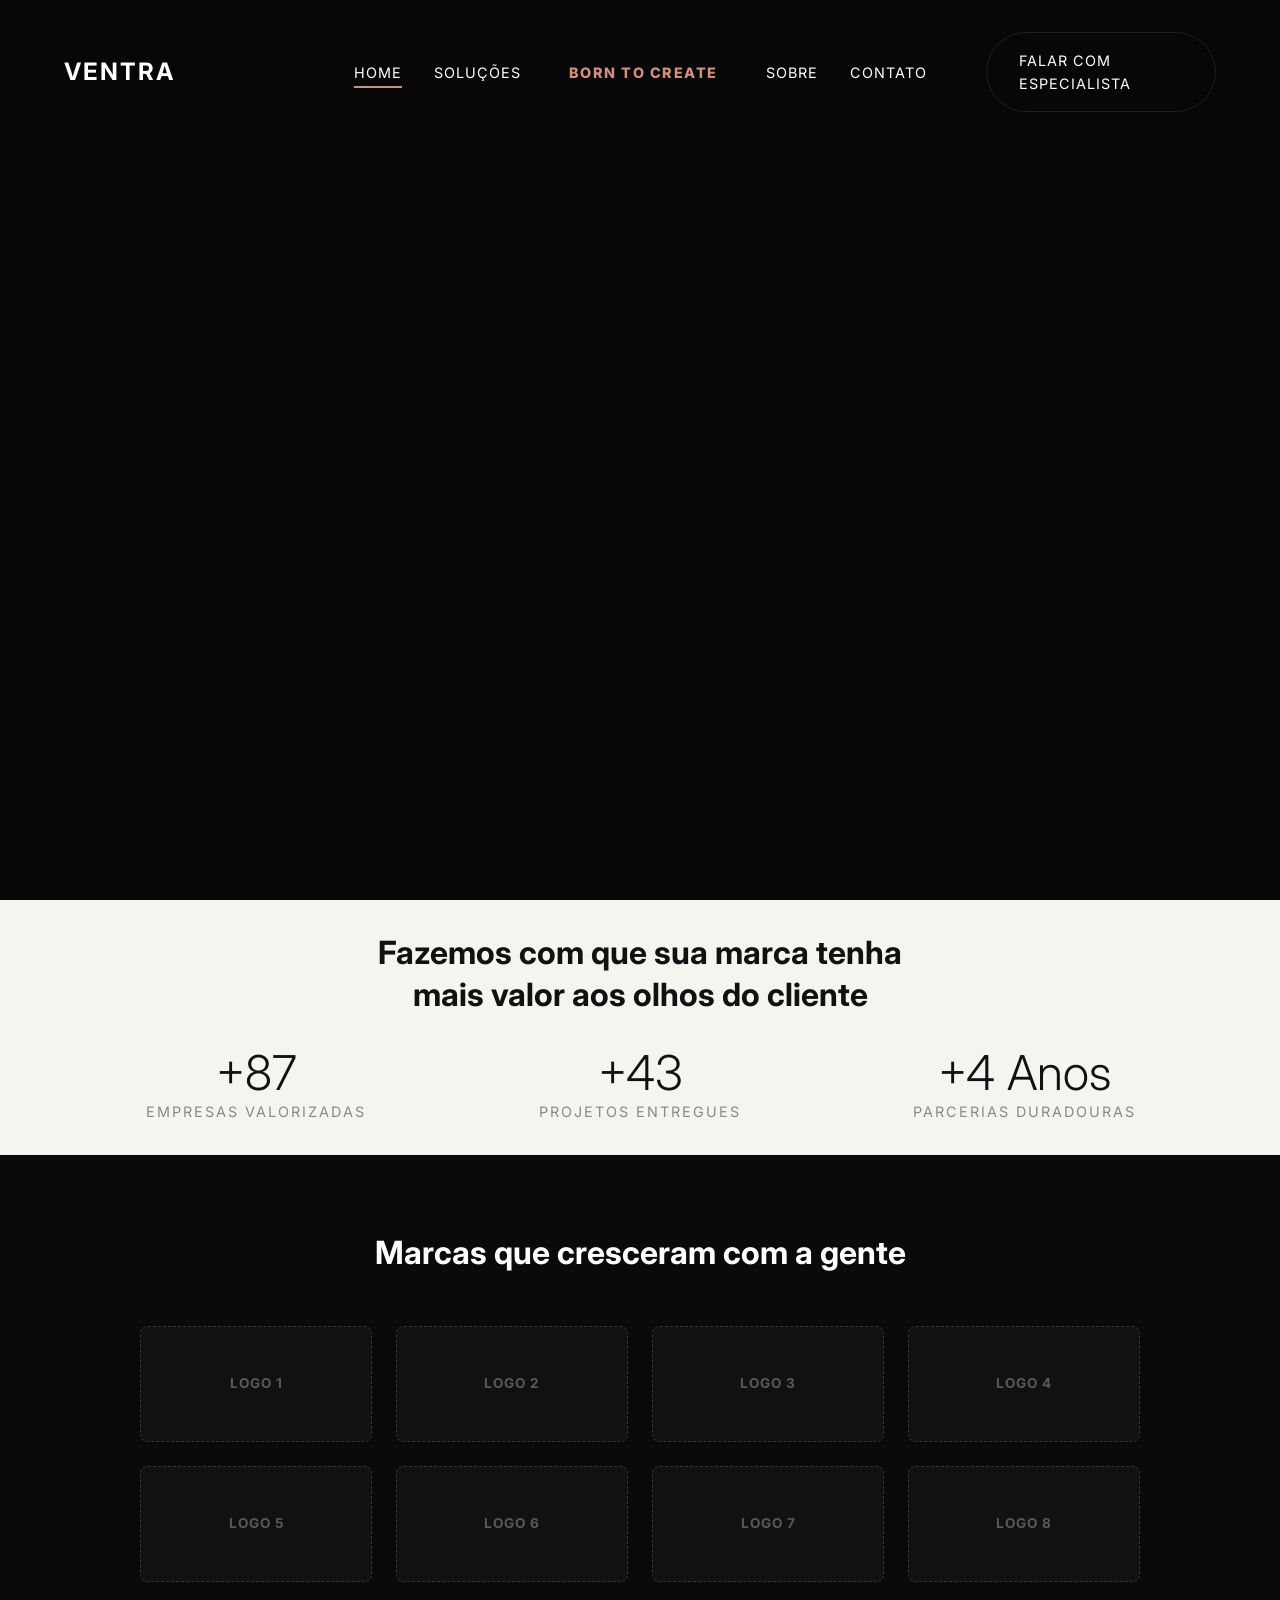
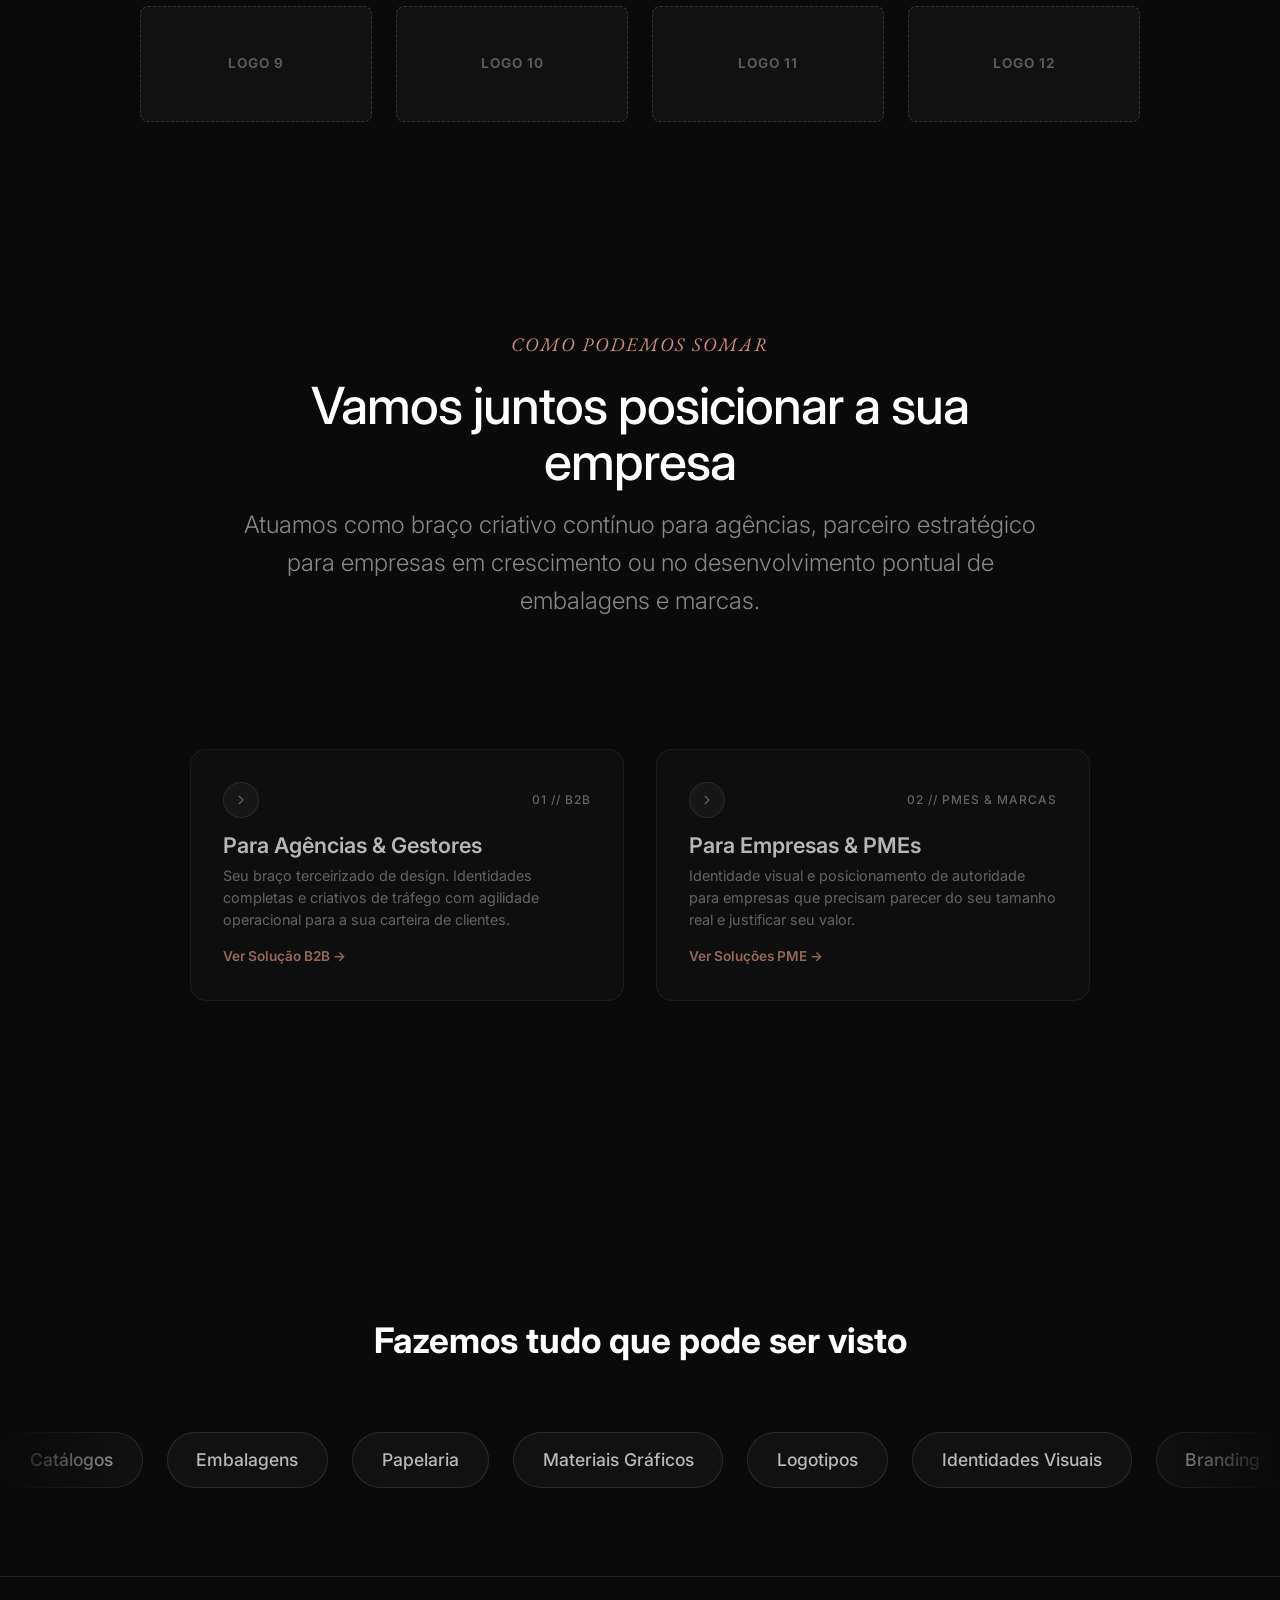
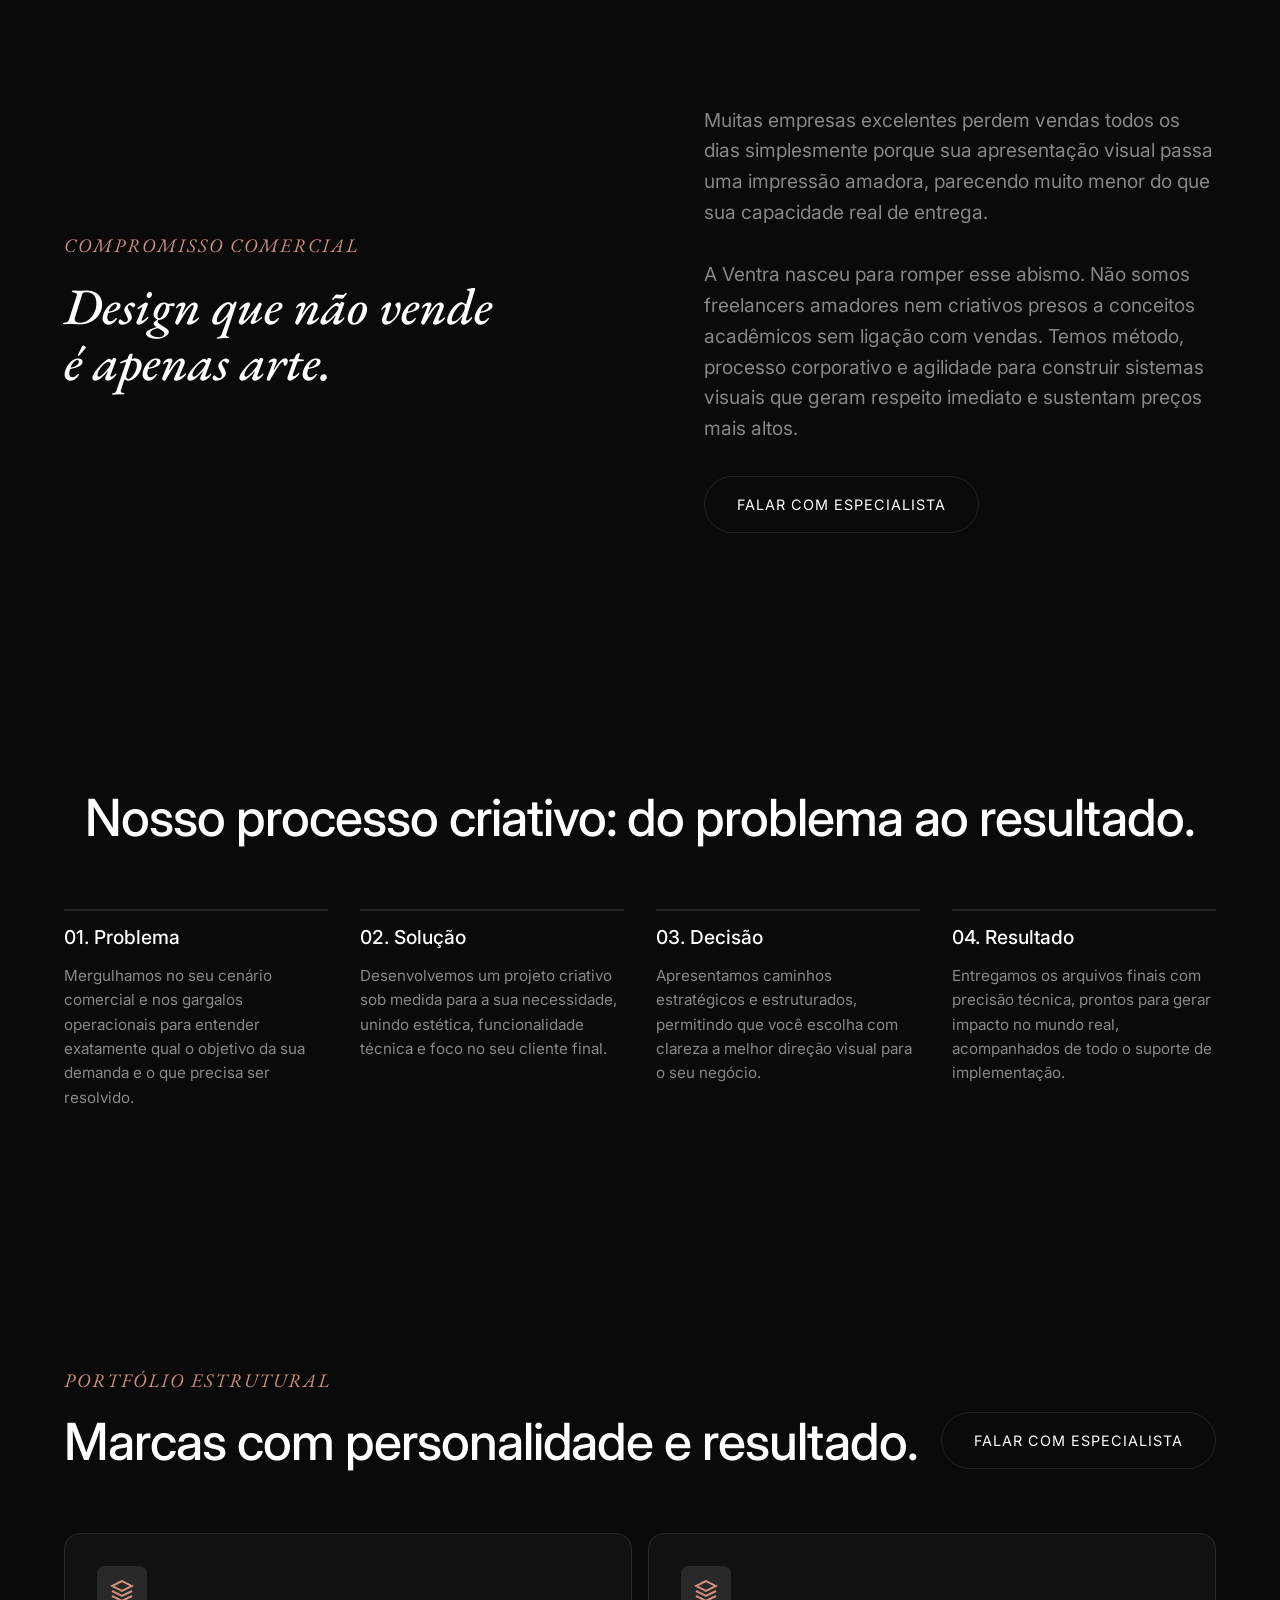
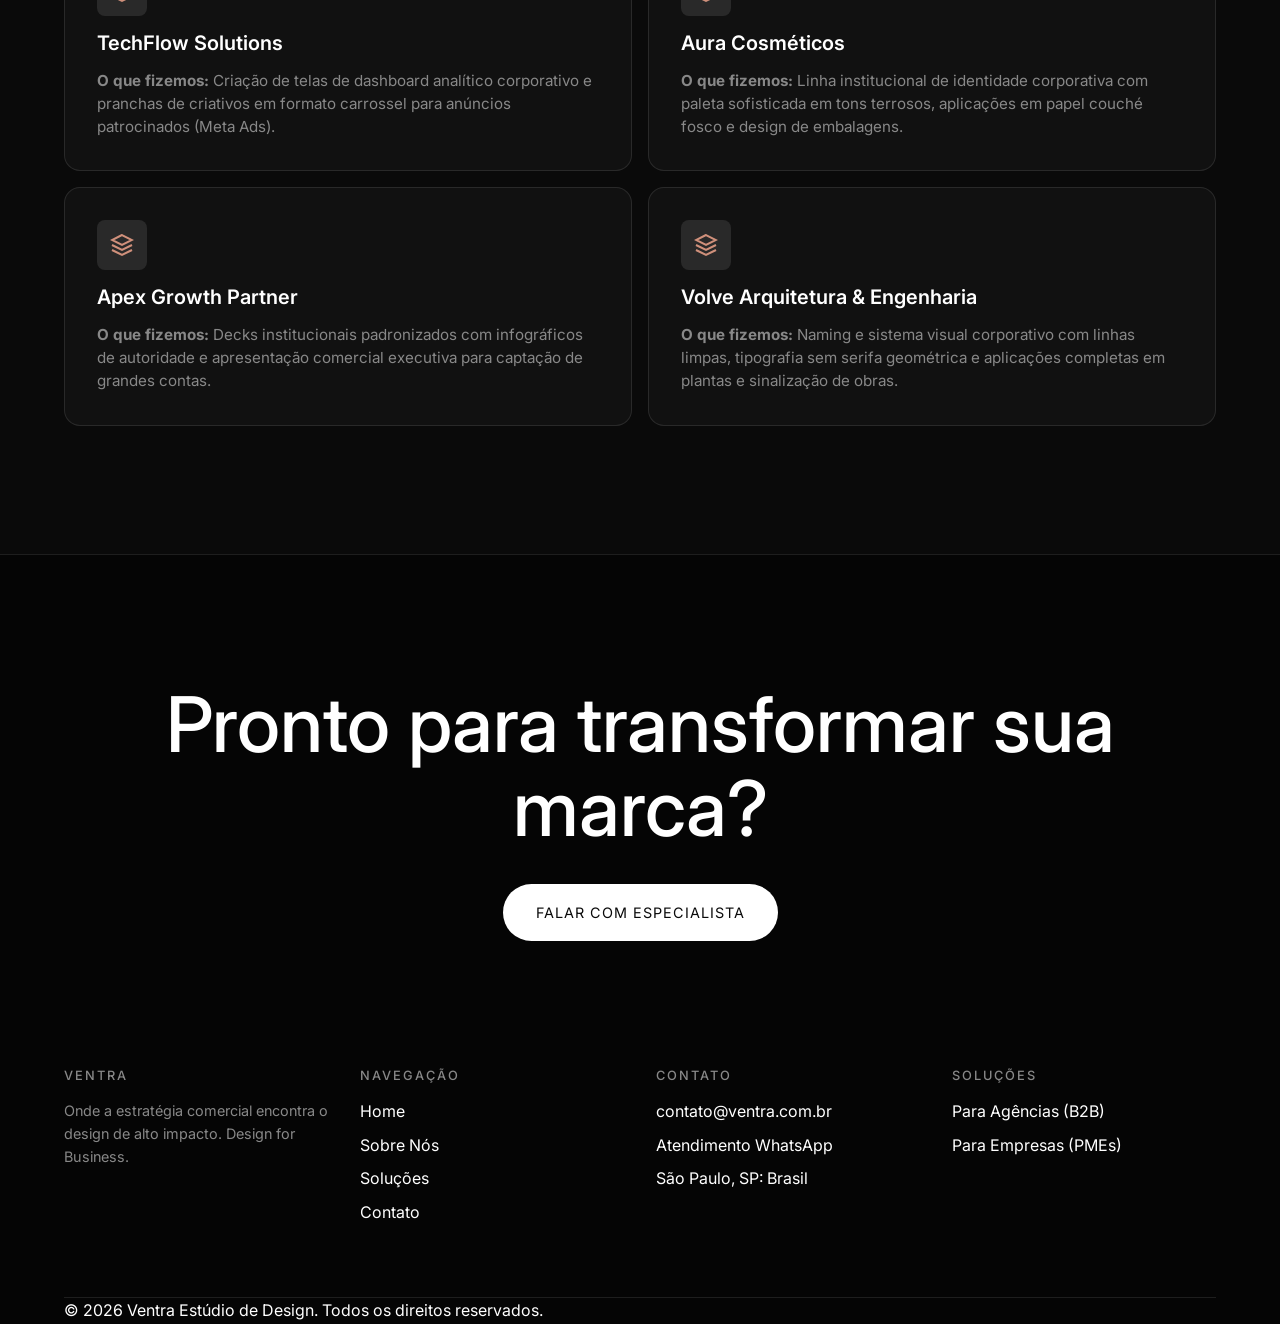
==== commit eccd204a: "feat: Ventra Estúdio project complete with UX/UI overhaul" ====
--- a/index.html
+++ b/index.html
@@ -1,12 +1,23 @@
 <!DOCTYPE html>
 <html lang="pt-BR">
+
 <head>
     <meta charset="UTF-8">
     <meta name="viewport" content="width=device-width, initial-scale=1.0">
     <title>Ventra | Estúdio de Branding e Design for Business</title>
-    <meta name="description" content="Design com foco comercial. Criamos identidades visuais e estratégias de marca para empresas parecerem do seu tamanho real e venderem mais.">
+    <meta name="description"
+        content="Design com foco comercial. Criamos identidades visuais e estratégias de marca para empresas parecerem do seu tamanho real e venderem mais.">
+
+    <!-- Open Graph / Social Media -->
+    <meta property="og:title" content="Ventra | Estúdio de Branding e Design for Business">
+    <meta property="og:description"
+        content="Design com foco comercial. Criamos identidades visuais e estratégias de marca para empresas parecerem do seu tamanho real e venderem mais.">
+    <meta property="og:type" content="website">
+    <meta property="og:url" content="https://ventra.com.br">
+
     <link rel="stylesheet" href="styles/main.css">
 </head>
+
 <body>
 
     <!-- Header -->
@@ -19,6 +30,9 @@
             <nav class="nav">
                 <a href="index.html" class="active">Home</a>
                 <a href="servicos.html">Soluções</a>
+                <span class="text-accent"
+                    style="font-weight: 800; letter-spacing: 1.5px; margin: 0 1rem; color: var(--color-accent, #ff4500); text-transform: uppercase; font-size: 0.9rem;">Born
+                    to Create</span>
                 <a href="sobre.html">Sobre</a>
                 <a href="contato.html">Contato</a>
             </nav>
@@ -29,32 +43,99 @@
     </header>
 
     <!-- Hero Section -->
-    <section class="hero">
-        <div class="hero-bg"></div>
-        <div class="hero-content container anim-fade-up">
-            <span class="badge-pill">DESIGN FOR BUSINESS</span>
-            <h1 class="title-hero">Criamos marcas projetadas para <span class="text-accent">vender e crescer</span>.</h1>
-            <p class="text-lead">Combinamos pensamento comercial e design de alto nível para resolver a falta de percepção de valor. Ajudamos empresas a parecerem do tamanho que realmente são para justificarem seus preços, e agências a escalarem suas entregas.</p>
-            <div style="display: flex; gap: var(--space-sm); justify-content: center; flex-wrap: wrap; margin-top: var(--space-md);">
-                <a href="contato.html" class="btn btn-solid">Falar com Especialista</a>
-            </div>
-        </div>
+    <section class="hero"
+        style="height: 100vh; position: relative; overflow: hidden; display: flex; align-items: center; justify-content: center;">
+        <video autoplay muted loop playsinline aria-label="Apresentação em vídeo do estúdio Ventra"
+            title="Apresentação Ventra"
+            style="position: absolute; top: 0; left: 0; width: 100%; height: 100%; object-fit: cover; z-index: -1;">
+            <!-- Substitua o src abaixo pelo caminho do seu vídeo -->
+            <source src="assets/video-placeholder.mp4" type="video/mp4">
+        </video>
+        <div class="hero-bg" style="position: absolute; inset: 0; background: rgba(0,0,0,0.3); z-index: 0;"></div>
     </section>
 
     <!-- Stats Bar -->
     <section class="stats-bar">
-        <div class="container stats-grid">
-            <div class="stat-item anim-fade-up">
-                <h3>+150</h3>
-                <p>Projetos Entregues</p>
-            </div>
-            <div class="stat-item anim-fade-up">
-                <h3>Estratégia</h3>
-                <p>e Posicionamento</p>
-            </div>
-            <div class="stat-item anim-fade-up">
-                <h3>Design for Business</h3>
-                <p>Foco em Resultado Comercial</p>
+        <div class="container">
+            <h2 style="text-align: center; margin-bottom: 2rem; font-size: 2rem; font-weight: bold; line-height: 1.3;">
+                Fazemos com que sua marca tenha<br> mais valor aos olhos do cliente</h2>
+            <div class="stats-grid">
+                <div class="stat-item anim-fade-up">
+                    <h3>+87</h3>
+                    <p>Empresas Valorizadas</p>
+                </div>
+                <div class="stat-item anim-fade-up">
+                    <h3>+43</h3>
+                    <p>Projetos Entregues</p>
+                </div>
+                <div class="stat-item anim-fade-up">
+                    <h3>+4 Anos</h3>
+                    <p>Parcerias Duradouras</p>
+                </div>
+            </div>
+        </div>
+    </section>
+
+    <!-- Marcas que Cresceram -->
+    <section class="brands-section anim-fade-up" style="padding: 5rem 0;">
+        <div class="container">
+            <h2 style="text-align: center; margin-bottom: 3.5rem; font-size: 2rem; font-weight: bold;">Marcas que
+                cresceram com a gente</h2>
+
+            <style>
+                .logos-grid {
+                    display: grid;
+                    grid-template-columns: repeat(4, 1fr);
+                    gap: 1.5rem;
+                    max-width: 1000px;
+                    margin: 0 auto;
+                }
+
+                .logo-placeholder {
+                    aspect-ratio: 2/1;
+                    background: rgba(255, 255, 255, 0.03);
+                    border: 1px dashed rgba(255, 255, 255, 0.15);
+                    border-radius: 8px;
+                    display: flex;
+                    align-items: center;
+                    justify-content: center;
+                    color: rgba(255, 255, 255, 0.3);
+                    font-size: 0.85rem;
+                    font-weight: bold;
+                    letter-spacing: 1px;
+                    transition: all 0.3s ease;
+                }
+
+                .logo-placeholder:hover {
+                    background: rgba(255, 255, 255, 0.08);
+                    color: rgba(255, 255, 255, 0.6);
+                    border-color: rgba(255, 255, 255, 0.3);
+                }
+
+                @media (max-width: 768px) {
+                    .logos-grid {
+                        grid-template-columns: repeat(2, 1fr);
+                        gap: 1rem;
+                    }
+                }
+            </style>
+
+            <div class="logos-grid">
+                <!-- 12 Logos (4x3 Grid) -->
+                <div class="logo-placeholder">LOGO 1</div>
+                <div class="logo-placeholder">LOGO 2</div>
+                <div class="logo-placeholder">LOGO 3</div>
+                <div class="logo-placeholder">LOGO 4</div>
+
+                <div class="logo-placeholder">LOGO 5</div>
+                <div class="logo-placeholder">LOGO 6</div>
+                <div class="logo-placeholder">LOGO 7</div>
+                <div class="logo-placeholder">LOGO 8</div>
+
+                <div class="logo-placeholder">LOGO 9</div>
+                <div class="logo-placeholder">LOGO 10</div>
+                <div class="logo-placeholder">LOGO 11</div>
+                <div class="logo-placeholder">LOGO 12</div>
             </div>
         </div>
     </section>
@@ -64,8 +145,10 @@
         <div class="container">
             <div class="text-center" style="text-align: center; max-width: 800px; margin: 0 auto var(--space-xl);">
                 <span class="tagline">COMO PODEMOS SOMAR</span>
-                <h2 class="title-section">Escolha o modelo ideal para o seu momento</h2>
-                <p class="text-lead" style="margin: var(--space-xs) auto 0;">Atuamos como braço criativo contínuo para agências, parceiro estratégico para empresas em crescimento ou no desenvolvimento pontual de embalagens e marcas.</p>
+                <h2 class="title-section">Vamos juntos posicionar a sua empresa</h2>
+                <p class="text-lead" style="margin: var(--space-xs) auto 0;">Atuamos como braço criativo contínuo para
+                    agências, parceiro estratégico para empresas em crescimento ou no desenvolvimento pontual de
+                    embalagens e marcas.</p>
             </div>
 
             <div class="tabs-cards-grid">
@@ -73,40 +156,163 @@
                 <a href="servicos.html#tab-1" class="tab-card-btn" style="text-decoration: none;">
                     <div class="tab-card-header">
                         <div class="tab-indicator">
-                            <svg viewBox="0 0 24 24" fill="none" stroke="currentColor" stroke-width="2"><polyline points="9 18 15 12 9 6"></polyline></svg>
+                            <svg viewBox="0 0 24 24" fill="none" stroke="currentColor" stroke-width="2">
+                                <polyline points="9 18 15 12 9 6"></polyline>
+                            </svg>
                         </div>
                         <span class="tab-badge">01 // B2B</span>
                     </div>
                     <h3 class="tab-card-title">Para Agências & Gestores</h3>
-                    <p class="tab-card-desc">Seu braço terceirizado de design. Identidades completas e criativos de tráfego com agilidade operacional para a sua carteira de clientes.</p>
-                    <span style="color: var(--color-accent); font-size: 0.85rem; font-weight: 600; margin-top: 1rem; display: inline-block;">Ver Solução B2B →</span>
+                    <p class="tab-card-desc">Seu braço terceirizado de design. Identidades completas e criativos de
+                        tráfego com agilidade operacional para a sua carteira de clientes.</p>
+                    <span
+                        style="color: var(--color-accent); font-size: 0.85rem; font-weight: 600; margin-top: 1rem; display: inline-block;">Ver
+                        Solução B2B →</span>
                 </a>
 
                 <!-- Card 2: PMEs / Empresas -->
                 <a href="servicos.html#tab-2" class="tab-card-btn" style="text-decoration: none;">
                     <div class="tab-card-header">
                         <div class="tab-indicator">
-                            <svg viewBox="0 0 24 24" fill="none" stroke="currentColor" stroke-width="2"><polyline points="9 18 15 12 9 6"></polyline></svg>
+                            <svg viewBox="0 0 24 24" fill="none" stroke="currentColor" stroke-width="2">
+                                <polyline points="9 18 15 12 9 6"></polyline>
+                            </svg>
                         </div>
                         <span class="tab-badge">02 // PMEs & Marcas</span>
                     </div>
                     <h3 class="tab-card-title">Para Empresas & PMEs</h3>
-                    <p class="tab-card-desc">Identidade visual e posicionamento de autoridade para empresas que precisam parecer do seu tamanho real e justificar seu valor.</p>
-                    <span style="color: var(--color-accent); font-size: 0.85rem; font-weight: 600; margin-top: 1rem; display: inline-block;">Ver Soluções PME →</span>
+                    <p class="tab-card-desc">Identidade visual e posicionamento de autoridade para empresas que precisam
+                        parecer do seu tamanho real e justificar seu valor.</p>
+                    <span
+                        style="color: var(--color-accent); font-size: 0.85rem; font-weight: 600; margin-top: 1rem; display: inline-block;">Ver
+                        Soluções PME →</span>
                 </a>
 
-                <!-- Card 3: Sob Demanda -->
-                <a href="servicos.html#tab-3" class="tab-card-btn" style="text-decoration: none;">
-                    <div class="tab-card-header">
-                        <div class="tab-indicator">
-                            <svg viewBox="0 0 24 24" fill="none" stroke="currentColor" stroke-width="2"><polyline points="9 18 15 12 9 6"></polyline></svg>
-                        </div>
-                        <span class="tab-badge">03 // Projetos Especiais</span>
-                    </div>
-                    <h3 class="tab-card-title">Sob Demanda & Embalagens</h3>
-                    <p class="tab-card-desc">Projetos de Brandbook completo para expansão, design de embalagens para gôndola e fechamento técnico para gráficas.</p>
-                    <span style="color: var(--color-accent); font-size: 0.85rem; font-weight: 600; margin-top: 1rem; display: inline-block;">Ver Sob Demanda →</span>
-                </a>
+            </div>
+        </div>
+    </section>
+
+    <!-- Infinite Marquee Section -->
+    <section class="marquee-section anim-fade-up" style="padding: 4rem 0; overflow: hidden;">
+        <div class="container">
+            <h2 style="text-align: center; margin-bottom: 3rem; font-size: 2.2rem; font-weight: bold;">Fazemos tudo que
+                pode ser visto</h2>
+        </div>
+
+        <style>
+            .marquee-wrapper {
+                width: 100%;
+                overflow: hidden;
+                white-space: nowrap;
+                position: relative;
+                padding: 1.5rem 0;
+                display: flex;
+            }
+
+            .marquee-wrapper::before,
+            .marquee-wrapper::after {
+                content: "";
+                position: absolute;
+                top: 0;
+                width: 150px;
+                height: 100%;
+                z-index: 2;
+                pointer-events: none;
+            }
+
+            .marquee-wrapper::before {
+                left: 0;
+                background: linear-gradient(to right, var(--bg-color, #0a0a0a), transparent);
+            }
+
+            .marquee-wrapper::after {
+                right: 0;
+                background: linear-gradient(to left, var(--bg-color, #0a0a0a), transparent);
+            }
+
+            .marquee-track {
+                display: flex;
+                gap: 1.5rem;
+                animation: scrollMarquee 40s linear infinite;
+            }
+
+            .marquee-wrapper:hover .marquee-track {
+                animation-play-state: paused;
+            }
+
+            .marquee-item {
+                font-size: 1.1rem;
+                font-weight: 500;
+                color: rgba(255, 255, 255, 0.7);
+                padding: 0.8rem 1.8rem;
+                border: 1px solid rgba(255, 255, 255, 0.1);
+                border-radius: 50px;
+                background: rgba(255, 255, 255, 0.03);
+                display: inline-flex;
+                align-items: center;
+                transition: all 0.3s ease;
+                cursor: default;
+            }
+
+            .marquee-item:hover {
+                color: var(--color-accent, #fff);
+                border-color: var(--color-accent, rgba(255, 255, 255, 0.4));
+                background: rgba(255, 255, 255, 0.1);
+            }
+
+            @keyframes scrollMarquee {
+                0% {
+                    transform: translateX(0);
+                }
+
+                100% {
+                    transform: translateX(calc(-50% - 0.75rem));
+                }
+
+                /* -50% da track descontando metade do gap */
+            }
+
+            @media (max-width: 768px) {
+
+                .marquee-wrapper::before,
+                .marquee-wrapper::after {
+                    width: 50px;
+                }
+            }
+        </style>
+
+        <div class="marquee-wrapper">
+            <div class="marquee-track">
+                <span class="marquee-item">Catálogos</span>
+                <span class="marquee-item">Embalagens</span>
+                <span class="marquee-item">Papelaria</span>
+                <span class="marquee-item">Materiais Gráficos</span>
+                <span class="marquee-item">Logotipos</span>
+                <span class="marquee-item">Identidades Visuais</span>
+                <span class="marquee-item">Branding</span>
+                <span class="marquee-item">Comunicação p/ Eventos</span>
+                <span class="marquee-item">Coleções de Estampas</span>
+                <span class="marquee-item">Uniformes</span>
+                <span class="marquee-item">Itens Personalizados</span>
+                <span class="marquee-item">Layout para Site</span>
+                <span class="marquee-item">Posts Redes Sociais</span>
+                <span class="marquee-item">Motion Design</span>
+
+                <!-- Cópia exata para o loop infinito perfeito -->
+                <span class="marquee-item">Catálogos</span>
+                <span class="marquee-item">Embalagens</span>
+                <span class="marquee-item">Papelaria</span>
+                <span class="marquee-item">Materiais Gráficos</span>
+                <span class="marquee-item">Logotipos</span>
+                <span class="marquee-item">Identidades Visuais</span>
+                <span class="marquee-item">Branding</span>
+                <span class="marquee-item">Comunicação p/ Eventos</span>
+                <span class="marquee-item">Coleções de Estampas</span>
+                <span class="marquee-item">Uniformes</span>
+                <span class="marquee-item">Itens Personalizados</span>
+                <span class="marquee-item">Layout para Site</span>
+                <span class="marquee-item">Posts Redes Sociais</span>
+                <span class="marquee-item">Motion Design</span>
             </div>
         </div>
     </section>
@@ -119,8 +325,13 @@
                 <h2 class="manifesto-title">Design que não vende<br>é apenas arte.</h2>
             </div>
             <div class="col anim-fade-up">
-                <p class="manifesto-text">Muitas empresas excelentes perdem vendas todos os dias simplesmente porque sua apresentação visual passa uma impressão amadora, parecendo muito menor do que sua capacidade real de entrega.</p>
-                <p class="manifesto-text">A Ventra nasceu para romper esse abismo. Não somos freelancers amadores e nem criativos presos a conceitos acadêmicos sem ligação com vendas. Temos método, processo corporativo e agilidade para construir sistemas visuais que geram respeito imediato e sustentam preços mais altos.</p>
+                <p class="manifesto-text">Muitas empresas excelentes perdem vendas todos os dias simplesmente porque sua
+                    apresentação visual passa uma impressão amadora, parecendo muito menor do que sua capacidade real de
+                    entrega.</p>
+                <p class="manifesto-text">A Ventra nasceu para romper esse abismo. Não somos freelancers amadores nem
+                    criativos presos a conceitos acadêmicos sem ligação com vendas. Temos método, processo corporativo e
+                    agilidade para construir sistemas visuais que geram respeito imediato e sustentam preços mais altos.
+                </p>
                 <div style="margin-top: 1.5rem;">
                     <a href="contato.html" class="btn btn-outline">Falar com Especialista</a>
                 </div>
@@ -131,25 +342,29 @@
     <!-- Processo em 4 Passos -->
     <section class="process-home">
         <div class="container">
-            <h2 class="title-section text-center anim-fade-up" style="text-align: center;">Nosso processo comercial: da decisão ao resultado.</h2>
-            <p class="text-lead text-center anim-fade-up" style="text-align: center; margin: 0 auto var(--space-lg); max-width: 700px;">Cada etapa existe para eliminar inseguranças e entregar uma marca pronta para gerar negócios.</p>
-            
+            <h2 class="title-section text-center anim-fade-up" style="text-align: center;">Nosso processo criativo: do
+                problema ao resultado.</h2>
+
             <div class="process-grid anim-fade-up">
                 <div class="process-step">
                     <h4>01. Problema</h4>
-                    <p>Mergulhamos no seu cenário comercial para entender por que sua marca atual não está justificando seu preço ou por que sua agência está travando na criação.</p>
+                    <p>Mergulhamos no seu cenário comercial e nos gargalos operacionais para entender exatamente qual o
+                        objetivo da sua demanda e o que precisa ser resolvido.</p>
                 </div>
                 <div class="process-step">
-                    <h4>02. Decisão</h4>
-                    <p>Definimos o posicionamento estratégico, o tom de voz e o diferencial competitivo antes de desenhar qualquer elemento visual.</p>
+                    <h4>02. Solução</h4>
+                    <p>Desenvolvemos um projeto criativo sob medida para a sua necessidade, unindo estética,
+                        funcionalidade técnica e foco no seu cliente final.</p>
                 </div>
                 <div class="process-step">
-                    <h4>03. Solução</h4>
-                    <p>Criamos um sistema visual completo (logo, tipografia, paleta e padrões) alinhado às expectativas e à psicologia do seu cliente final.</p>
+                    <h4>03. Decisão</h4>
+                    <p>Apresentamos caminhos estratégicos e estruturados, permitindo que você escolha com clareza a
+                        melhor direção visual para o seu negócio.</p>
                 </div>
                 <div class="process-step">
-                    <h4>04. Aplicação</h4>
-                    <p>Entregamos tudo pronto para o mundo real: arquivos fechados para gráfica, mockups de campanhas, manual prático e suporte de acompanhamento.</p>
+                    <h4>04. Resultado</h4>
+                    <p>Entregamos os arquivos finais com precisão técnica, prontos para gerar impacto no mundo real,
+                        acompanhados de todo o suporte de implementação.</p>
                 </div>
             </div>
         </div>
@@ -158,46 +373,58 @@
     <!-- Cases (Wireframe Dark Sem Fotos) -->
     <section class="cases-home">
         <div class="container">
-            <div style="display: flex; justify-content: space-between; align-items: flex-end; margin-bottom: var(--space-lg); flex-wrap: wrap; gap: var(--space-sm);">
+            <div
+                style="display: flex; justify-content: space-between; align-items: flex-end; margin-bottom: var(--space-lg); flex-wrap: wrap; gap: var(--space-sm);">
                 <div>
                     <span class="tagline">PORTFÓLIO ESTRUTURAL</span>
                     <h2 class="title-section" style="margin-bottom: 0;">Marcas com personalidade e resultado.</h2>
                 </div>
                 <a href="contato.html" class="btn btn-outline">Falar com Especialista</a>
             </div>
-            
+
             <div class="cases-grid anim-fade-up">
-                <!-- Case 1 (Wireframe Slot - PME) -->
-                <div class="wireframe-slot aspect-wide" style="grid-column: span 2;">
-                    <span class="wireframe-tag">
-                        <svg viewBox="0 0 24 24" fill="none" stroke="currentColor" stroke-width="2"><rect x="3" y="3" width="18" height="18" rx="2"/><circle cx="8.5" cy="8.5" r="1.5"/><polyline points="21 15 16 10 5 21"/></svg>
-                        SUGESTÃO VISUAL: CASE PME CORPORATIVO
-                    </span>
-                    <h4 class="wireframe-title">Aura Cosméticos // Identidade Corporativa & Packaging</h4>
-                    <p class="wireframe-desc">Foto em plano aberto com iluminação lateral suave, apresentando a linha de cosméticos institucionais com papelaria em relevo seco, paleta minimalista e frascos foscos com acabamento premium.</p>
-                    <span class="wireframe-dimension">WIREFRAME // 1200 x 514</span>
-                </div>
-
-                <!-- Case 2 (Wireframe Slot - Embalagem) -->
-                <div class="wireframe-slot aspect-card">
-                    <span class="wireframe-tag">
-                        <svg viewBox="0 0 24 24" fill="none" stroke="currentColor" stroke-width="2"><rect x="3" y="3" width="18" height="18" rx="2"/><circle cx="8.5" cy="8.5" r="1.5"/><polyline points="21 15 16 10 5 21"/></svg>
-                        SUGESTÃO VISUAL: CASE EMBALAGEM PDV
-                    </span>
-                    <h4 class="wireframe-title">Café Reserva da Serra // Linha de Embalagens</h4>
-                    <p class="wireframe-desc">Renderização 3D de alta fidelidade mostrando embalagens stand-up pouch em fundo contrastante, destacando o verniz localizado e tipografia encorpada para gôndola.</p>
-                    <span class="wireframe-dimension">WIREFRAME // 800 x 500</span>
-                </div>
-
-                <!-- Case 3 (Wireframe Slot - B2B / Ads) -->
-                <div class="wireframe-slot aspect-card">
-                    <span class="wireframe-tag">
-                        <svg viewBox="0 0 24 24" fill="none" stroke="currentColor" stroke-width="2"><rect x="3" y="3" width="18" height="18" rx="2"/><circle cx="8.5" cy="8.5" r="1.5"/><polyline points="21 15 16 10 5 21"/></svg>
-                        SUGESTÃO VISUAL: CASE B2B & CRIATIVOS
-                    </span>
-                    <h4 class="wireframe-title">TechFlow Solutions // Brand System & Campanhas</h4>
-                    <p class="wireframe-desc">Composição em perspectiva com mockups de laptop e smartphone exibindo o manual digital da marca e grids de anúncios para Meta Ads com alto contraste.</p>
-                    <span class="wireframe-dimension">WIREFRAME // 800 x 500</span>
+                <!-- Case 1 (B2B) -->
+                <div class="case-card-text" style="background: rgba(255,255,255,0.03); border: 1px solid rgba(255,255,255,0.1); border-radius: 16px; padding: 2rem; display: flex; flex-direction: column; gap: 1rem;">
+                    <div style="width: 50px; height: 50px; background: rgba(255,255,255,0.1); border-radius: 8px; display: flex; align-items: center; justify-content: center; color: var(--color-accent);">
+                        <svg viewBox="0 0 24 24" fill="none" stroke="currentColor" stroke-width="2" width="24" height="24"><path d="M12 2L2 7l10 5 10-5-10-5zM2 17l10 5 10-5M2 12l10 5 10-5"/></svg>
+                    </div>
+                    <h4 style="font-size: 1.25rem; font-weight: 600; margin: 0;">TechFlow Solutions</h4>
+                    <p style="color: var(--color-text-muted); font-size: 0.95rem; margin: 0; line-height: 1.5;">
+                        <strong>O que fizemos:</strong> Criação de telas de dashboard analítico corporativo e pranchas de criativos em formato carrossel para anúncios patrocinados (Meta Ads).
+                    </p>
+                </div>
+
+                <!-- Case 2 (PME) -->
+                <div class="case-card-text" style="background: rgba(255,255,255,0.03); border: 1px solid rgba(255,255,255,0.1); border-radius: 16px; padding: 2rem; display: flex; flex-direction: column; gap: 1rem;">
+                    <div style="width: 50px; height: 50px; background: rgba(255,255,255,0.1); border-radius: 8px; display: flex; align-items: center; justify-content: center; color: var(--color-accent);">
+                        <svg viewBox="0 0 24 24" fill="none" stroke="currentColor" stroke-width="2" width="24" height="24"><path d="M12 2L2 7l10 5 10-5-10-5zM2 17l10 5 10-5M2 12l10 5 10-5"/></svg>
+                    </div>
+                    <h4 style="font-size: 1.25rem; font-weight: 600; margin: 0;">Aura Cosméticos</h4>
+                    <p style="color: var(--color-text-muted); font-size: 0.95rem; margin: 0; line-height: 1.5;">
+                        <strong>O que fizemos:</strong> Linha institucional de identidade corporativa com paleta sofisticada em tons terrosos, aplicações em papel couché fosco e design de embalagens.
+                    </p>
+                </div>
+
+                <!-- Case 3 (B2B) -->
+                <div class="case-card-text" style="background: rgba(255,255,255,0.03); border: 1px solid rgba(255,255,255,0.1); border-radius: 16px; padding: 2rem; display: flex; flex-direction: column; gap: 1rem;">
+                    <div style="width: 50px; height: 50px; background: rgba(255,255,255,0.1); border-radius: 8px; display: flex; align-items: center; justify-content: center; color: var(--color-accent);">
+                        <svg viewBox="0 0 24 24" fill="none" stroke="currentColor" stroke-width="2" width="24" height="24"><path d="M12 2L2 7l10 5 10-5-10-5zM2 17l10 5 10-5M2 12l10 5 10-5"/></svg>
+                    </div>
+                    <h4 style="font-size: 1.25rem; font-weight: 600; margin: 0;">Apex Growth Partner</h4>
+                    <p style="color: var(--color-text-muted); font-size: 0.95rem; margin: 0; line-height: 1.5;">
+                        <strong>O que fizemos:</strong> Decks institucionais padronizados com infográficos de autoridade e apresentação comercial executiva para captação de grandes contas.
+                    </p>
+                </div>
+
+                <!-- Case 4 (PME) -->
+                <div class="case-card-text" style="background: rgba(255,255,255,0.03); border: 1px solid rgba(255,255,255,0.1); border-radius: 16px; padding: 2rem; display: flex; flex-direction: column; gap: 1rem;">
+                    <div style="width: 50px; height: 50px; background: rgba(255,255,255,0.1); border-radius: 8px; display: flex; align-items: center; justify-content: center; color: var(--color-accent);">
+                        <svg viewBox="0 0 24 24" fill="none" stroke="currentColor" stroke-width="2" width="24" height="24"><path d="M12 2L2 7l10 5 10-5-10-5zM2 17l10 5 10-5M2 12l10 5 10-5"/></svg>
+                    </div>
+                    <h4 style="font-size: 1.25rem; font-weight: 600; margin: 0;">Volve Arquitetura & Engenharia</h4>
+                    <p style="color: var(--color-text-muted); font-size: 0.95rem; margin: 0; line-height: 1.5;">
+                        <strong>O que fizemos:</strong> Naming e sistema visual corporativo com linhas limpas, tipografia sem serifa geométrica e aplicações completas em plantas e sinalização de obras.
+                    </p>
                 </div>
             </div>
         </div>
@@ -210,7 +437,7 @@
                 <h2>Pronto para transformar sua marca?</h2>
                 <a href="contato.html" class="btn btn-solid">Falar com Especialista</a>
             </div>
-            
+
             <div class="footer-bottom anim-fade-up">
                 <div class="footer-col">
                     <h5>Ventra</h5>
@@ -238,11 +465,11 @@
                     <ul>
                         <li><a href="servicos.html#tab-1">Para Agências (B2B)</a></li>
                         <li><a href="servicos.html#tab-2">Para Empresas (PMEs)</a></li>
-                        <li><a href="servicos.html#tab-3">Sob Demanda & Embalagens</a></li>
+
                     </ul>
                 </div>
             </div>
-            
+
             <div class="footer-copyright anim-fade-up">
                 <p>&copy; 2026 Ventra Estúdio de Design. Todos os direitos reservados.</p>
             </div>
@@ -251,4 +478,5 @@
 
     <script src="scripts/main.js"></script>
 </body>
-</html>
+
+</html>
--- a/styles/main.css
+++ b/styles/main.css
@@ -183,6 +183,23 @@
   font-size: 0.9rem;
   text-transform: uppercase;
   letter-spacing: 1px;
+  position: relative;
+}
+
+.nav a::after {
+  content: '';
+  position: absolute;
+  width: 0;
+  height: 2px;
+  bottom: -4px;
+  left: 0;
+  background-color: var(--color-accent);
+  transition: width var(--trans-fast);
+}
+
+.nav a:hover::after,
+.nav a.active::after {
+  width: 100%;
 }
 
 .header-action {
@@ -749,9 +766,10 @@
 /* Tabs Cards Selector Grid */
 .tabs-cards-grid {
   display: grid;
-  grid-template-columns: repeat(3, 1fr);
+  grid-template-columns: repeat(2, 1fr);
   gap: var(--space-md);
-  margin-bottom: var(--space-xl);
+  margin: 0 auto var(--space-xl);
+  max-width: 900px;
 }
 
 .tab-card-btn {
@@ -772,7 +790,8 @@
   opacity: 0.95;
   background: rgba(255, 255, 255, 0.05);
   border-color: rgba(208, 144, 123, 0.35);
-  transform: translateY(-3px);
+  transform: translateY(-6px);
+  box-shadow: 0 10px 20px rgba(0,0,0,0.2);
 }
 
 .tab-card-btn.active {
@@ -1022,7 +1041,7 @@
 
 .tab-cases-grid {
   display: grid;
-  grid-template-columns: repeat(3, 1fr);
+  grid-template-columns: repeat(2, 1fr);
   gap: var(--space-md);
 }
 
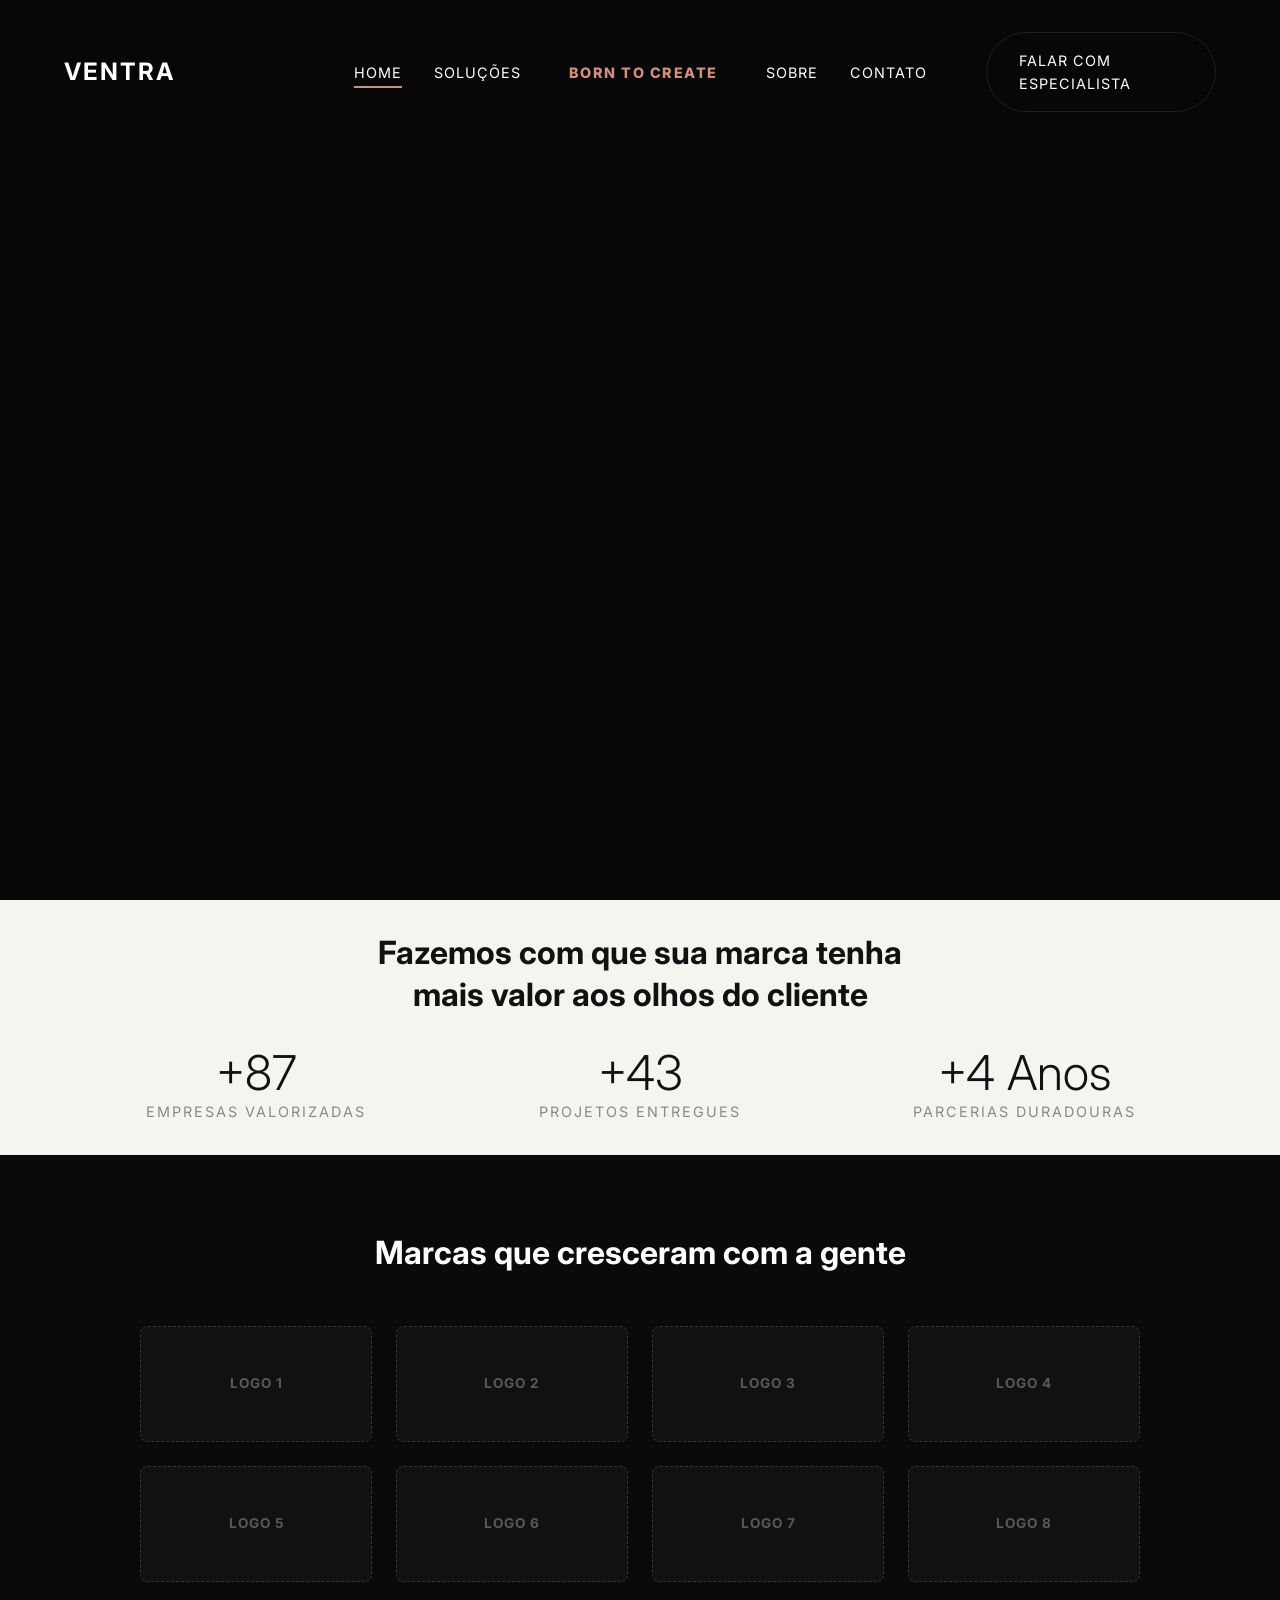
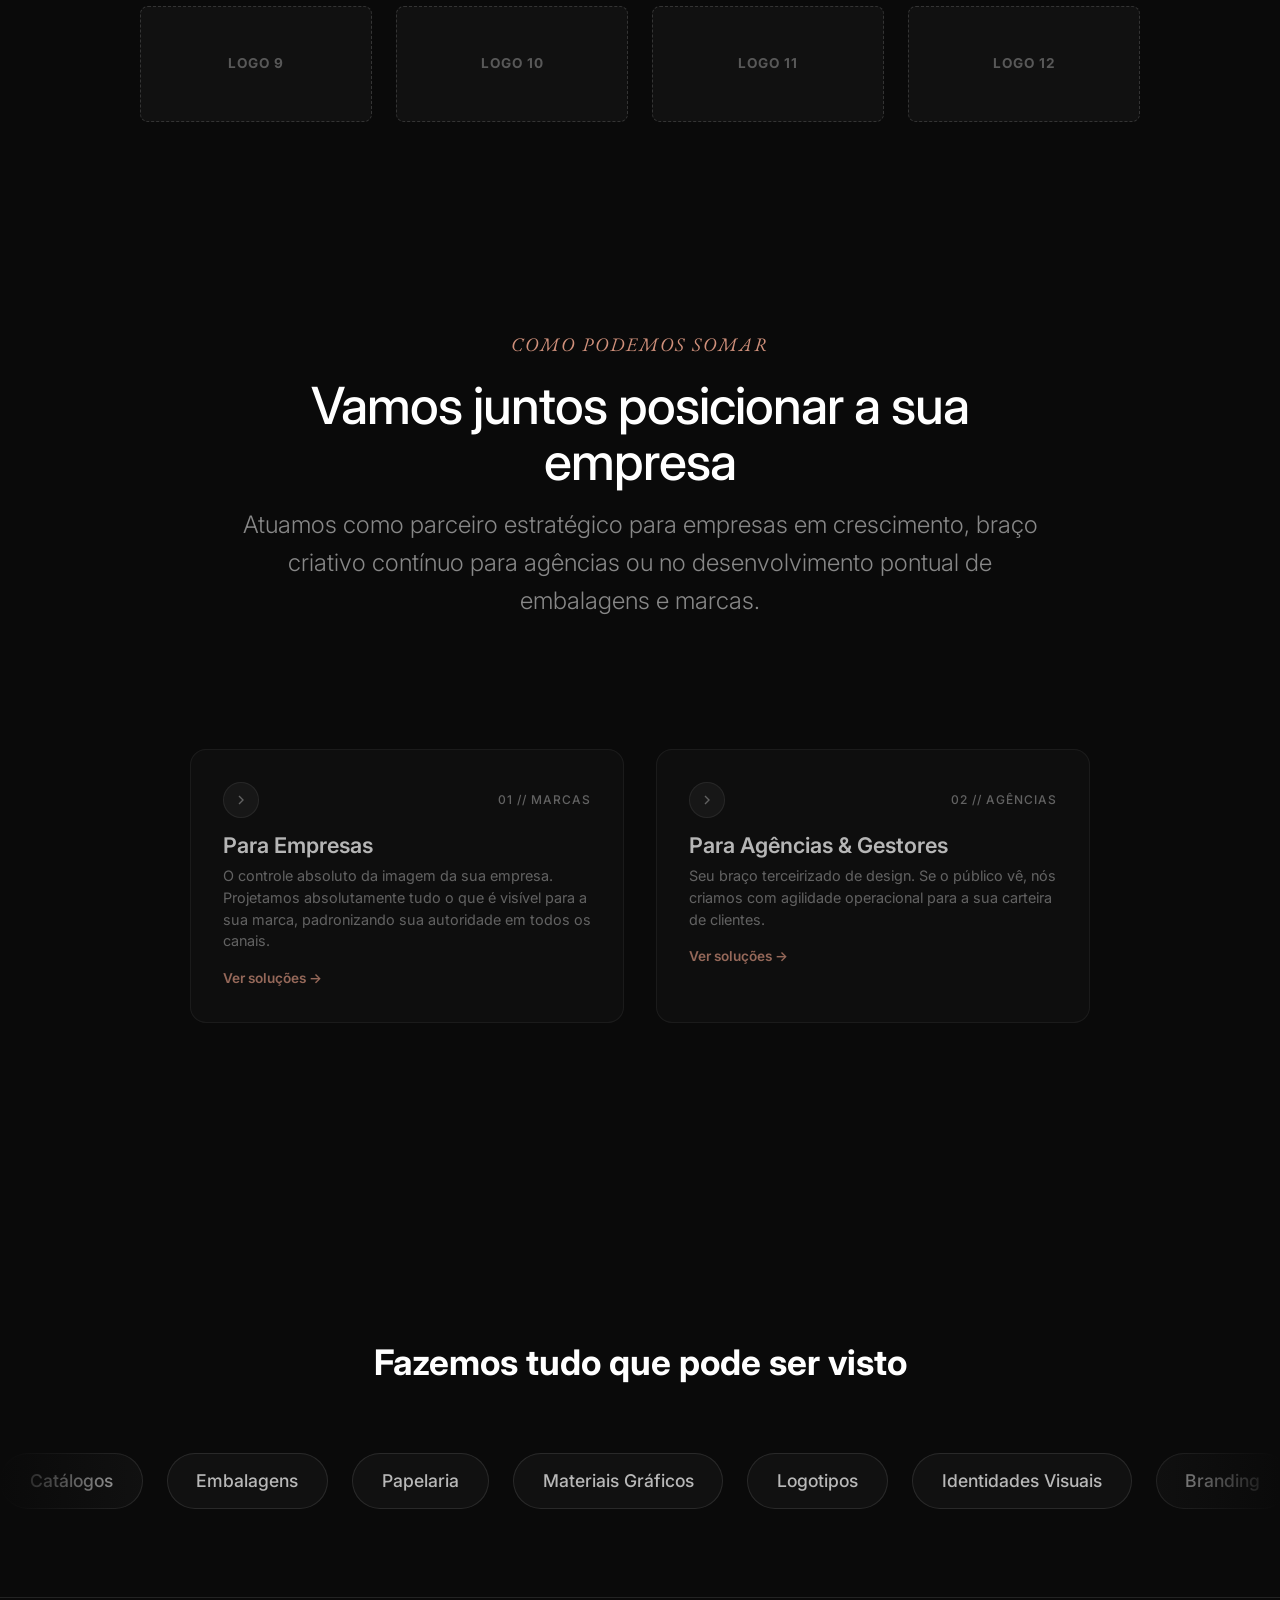
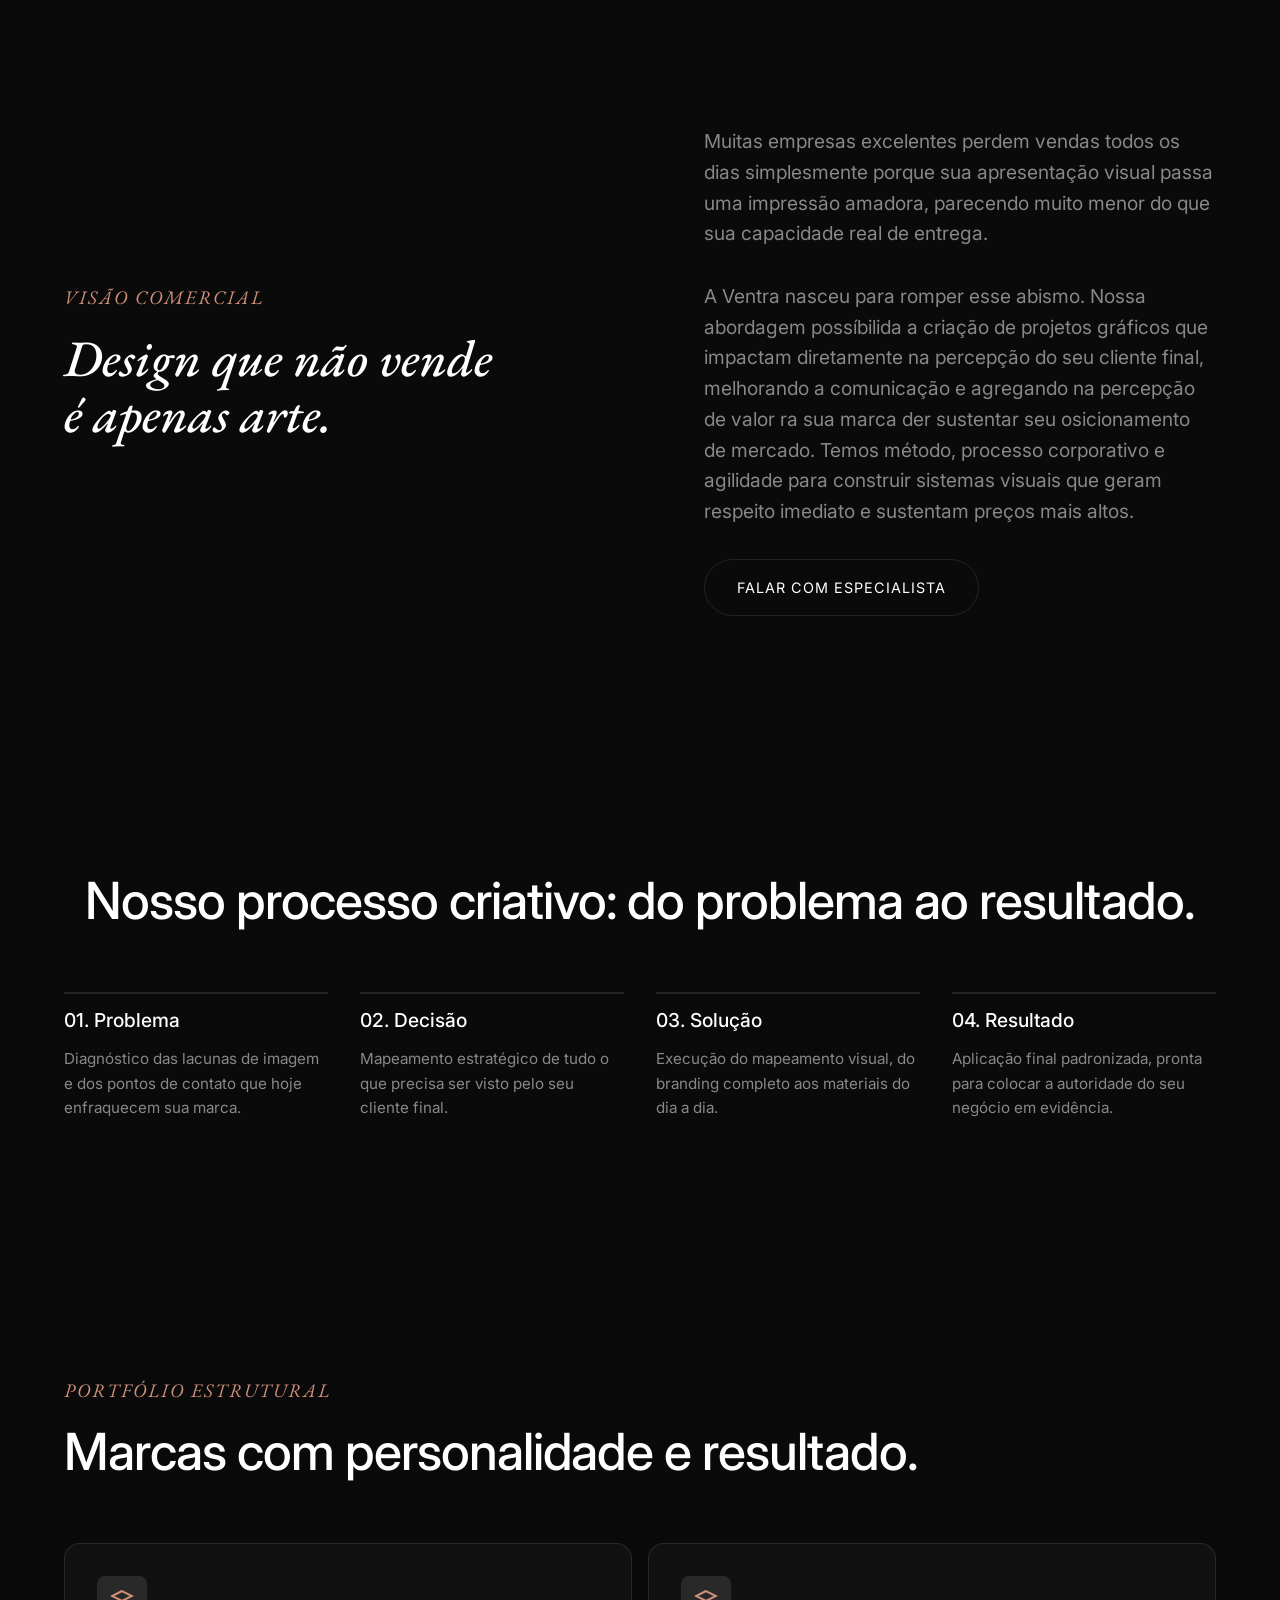
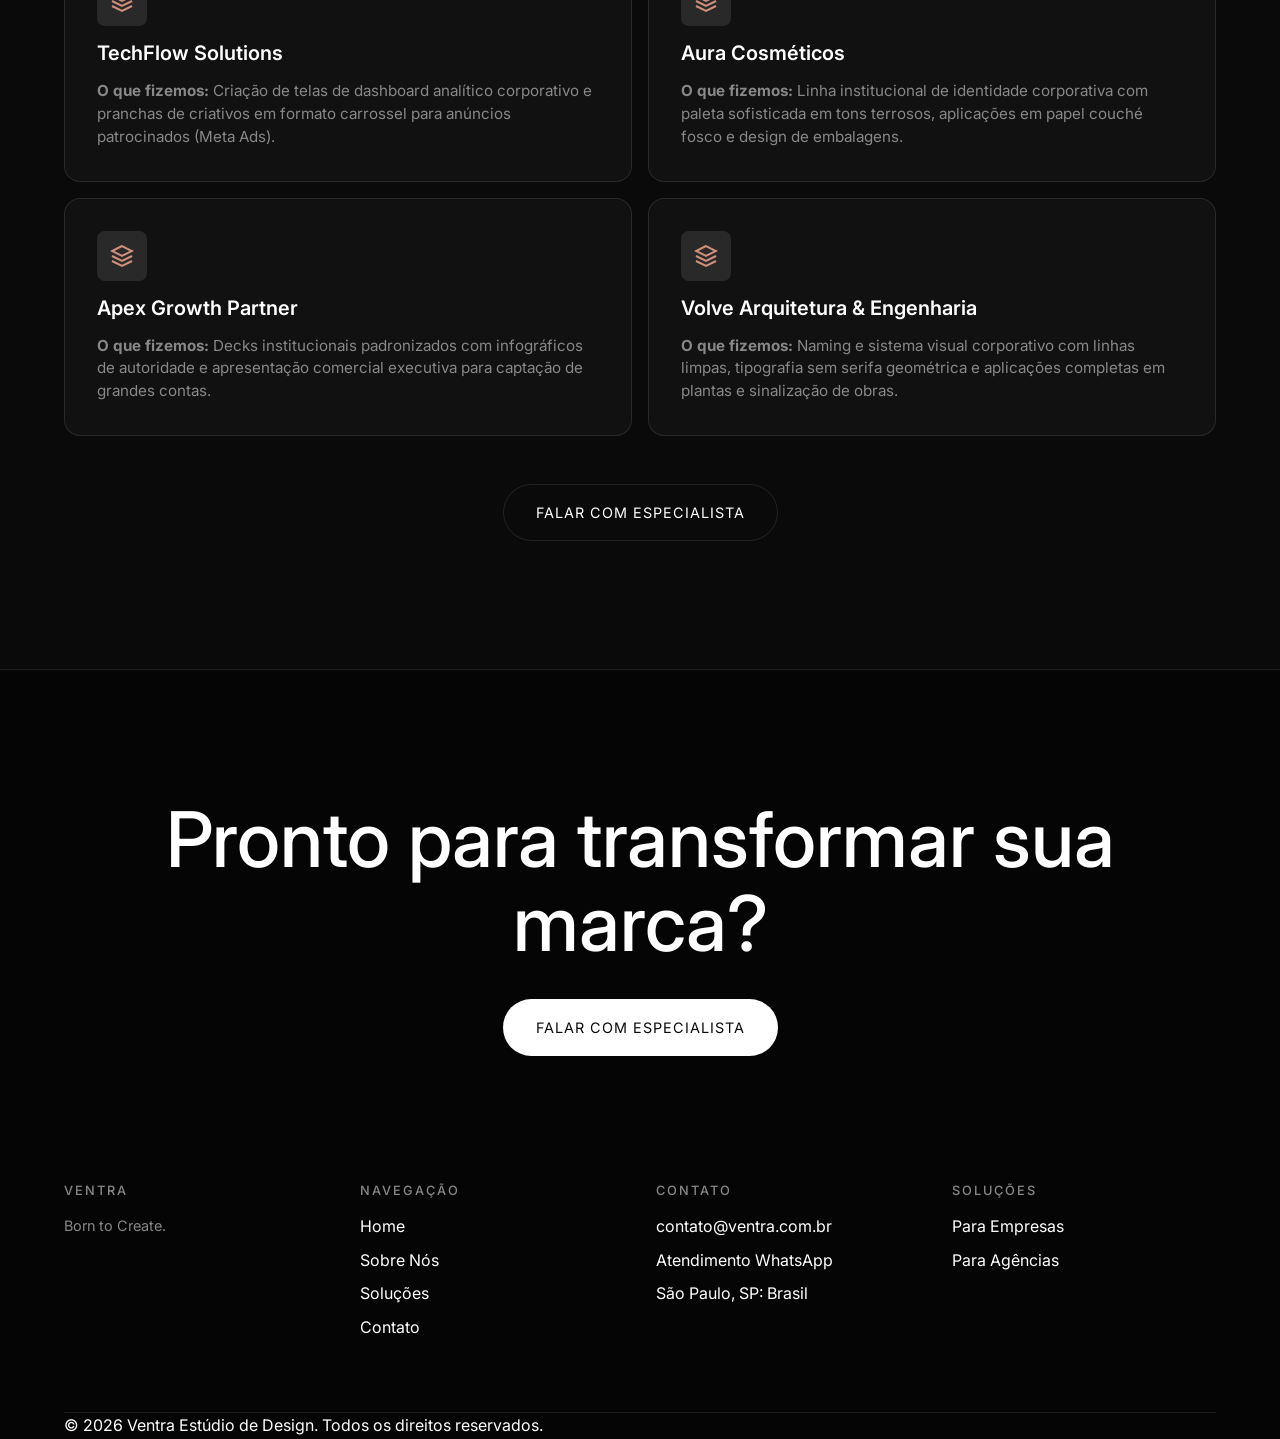
==== commit 4025d681: "feat: atualizacao da estrutura de textos e navbar, inversao de abas, correcoes ortograficas" ====
--- a/index.html
+++ b/index.html
@@ -146,13 +146,31 @@
             <div class="text-center" style="text-align: center; max-width: 800px; margin: 0 auto var(--space-xl);">
                 <span class="tagline">COMO PODEMOS SOMAR</span>
                 <h2 class="title-section">Vamos juntos posicionar a sua empresa</h2>
-                <p class="text-lead" style="margin: var(--space-xs) auto 0;">Atuamos como braço criativo contínuo para
-                    agências, parceiro estratégico para empresas em crescimento ou no desenvolvimento pontual de
+                <p class="text-lead" style="margin: var(--space-xs) auto 0;">Atuamos como parceiro estratégico para
+                    empresas em crescimento, braço criativo contínuo para agências ou no desenvolvimento pontual de
                     embalagens e marcas.</p>
             </div>
 
             <div class="tabs-cards-grid">
-                <!-- Card 1: B2B / Agências -->
+                <!-- Card 1: Empresas -->
+                <a href="servicos.html#tab-2" class="tab-card-btn" style="text-decoration: none;">
+                    <div class="tab-card-header">
+                        <div class="tab-indicator">
+                            <svg viewBox="0 0 24 24" fill="none" stroke="currentColor" stroke-width="2">
+                                <polyline points="9 18 15 12 9 6"></polyline>
+                            </svg>
+                        </div>
+                        <span class="tab-badge">01 // Marcas</span>
+                    </div>
+                    <h3 class="tab-card-title">Para Empresas</h3>
+                    <p class="tab-card-desc">O controle absoluto da imagem da sua empresa. Projetamos absolutamente tudo
+                        o que é visível para a sua marca, padronizando sua autoridade em todos os canais.</p>
+                    <span
+                        style="color: var(--color-accent); font-size: 0.85rem; font-weight: 600; margin-top: 1rem; display: inline-block;">Ver
+                        soluções →</span>
+                </a>
+
+                <!-- Card 2: Agências -->
                 <a href="servicos.html#tab-1" class="tab-card-btn" style="text-decoration: none;">
                     <div class="tab-card-header">
                         <div class="tab-indicator">
@@ -160,32 +178,14 @@
                                 <polyline points="9 18 15 12 9 6"></polyline>
                             </svg>
                         </div>
-                        <span class="tab-badge">01 // B2B</span>
+                        <span class="tab-badge">02 // Agências</span>
                     </div>
                     <h3 class="tab-card-title">Para Agências & Gestores</h3>
-                    <p class="tab-card-desc">Seu braço terceirizado de design. Identidades completas e criativos de
-                        tráfego com agilidade operacional para a sua carteira de clientes.</p>
+                    <p class="tab-card-desc">Seu braço terceirizado de design. Se o público vê, nós criamos com
+                        agilidade operacional para a sua carteira de clientes.</p>
                     <span
                         style="color: var(--color-accent); font-size: 0.85rem; font-weight: 600; margin-top: 1rem; display: inline-block;">Ver
-                        Solução B2B →</span>
-                </a>
-
-                <!-- Card 2: PMEs / Empresas -->
-                <a href="servicos.html#tab-2" class="tab-card-btn" style="text-decoration: none;">
-                    <div class="tab-card-header">
-                        <div class="tab-indicator">
-                            <svg viewBox="0 0 24 24" fill="none" stroke="currentColor" stroke-width="2">
-                                <polyline points="9 18 15 12 9 6"></polyline>
-                            </svg>
-                        </div>
-                        <span class="tab-badge">02 // PMEs & Marcas</span>
-                    </div>
-                    <h3 class="tab-card-title">Para Empresas & PMEs</h3>
-                    <p class="tab-card-desc">Identidade visual e posicionamento de autoridade para empresas que precisam
-                        parecer do seu tamanho real e justificar seu valor.</p>
-                    <span
-                        style="color: var(--color-accent); font-size: 0.85rem; font-weight: 600; margin-top: 1rem; display: inline-block;">Ver
-                        Soluções PME →</span>
+                        soluções →</span>
                 </a>
 
             </div>
@@ -321,15 +321,19 @@
     <section class="manifesto-home">
         <div class="container">
             <div class="col anim-fade-up">
-                <span class="tagline">COMPROMISSO COMERCIAL</span>
+                <span class="tagline">VISÃO COMERCIAL</span>
                 <h2 class="manifesto-title">Design que não vende<br>é apenas arte.</h2>
             </div>
             <div class="col anim-fade-up">
                 <p class="manifesto-text">Muitas empresas excelentes perdem vendas todos os dias simplesmente porque sua
                     apresentação visual passa uma impressão amadora, parecendo muito menor do que sua capacidade real de
                     entrega.</p>
-                <p class="manifesto-text">A Ventra nasceu para romper esse abismo. Não somos freelancers amadores nem
-                    criativos presos a conceitos acadêmicos sem ligação com vendas. Temos método, processo corporativo e
+                <p class="manifesto-text">A Ventra nasceu para romper esse abismo.
+                    Nossa abordagem possíbilida a criação de projetos gráficos
+                    que impactam diretamente na percepção do seu cliente final,
+                    melhorando a comunicação e agregando na percepção
+                    de valor ra sua marca der sustentar seu osicionamento de mercado. Temos método, processo corporativo
+                    e
                     agilidade para construir sistemas visuais que geram respeito imediato e sustentam preços mais altos.
                 </p>
                 <div style="margin-top: 1.5rem;">
@@ -348,23 +352,19 @@
             <div class="process-grid anim-fade-up">
                 <div class="process-step">
                     <h4>01. Problema</h4>
-                    <p>Mergulhamos no seu cenário comercial e nos gargalos operacionais para entender exatamente qual o
-                        objetivo da sua demanda e o que precisa ser resolvido.</p>
+                    <p>Diagnóstico das lacunas de imagem e dos pontos de contato que hoje enfraquecem sua marca.</p>
                 </div>
                 <div class="process-step">
-                    <h4>02. Solução</h4>
-                    <p>Desenvolvemos um projeto criativo sob medida para a sua necessidade, unindo estética,
-                        funcionalidade técnica e foco no seu cliente final.</p>
+                    <h4>02. Decisão</h4>
+                    <p>Mapeamento estratégico de tudo o que precisa ser visto pelo seu cliente final.</p>
                 </div>
                 <div class="process-step">
-                    <h4>03. Decisão</h4>
-                    <p>Apresentamos caminhos estratégicos e estruturados, permitindo que você escolha com clareza a
-                        melhor direção visual para o seu negócio.</p>
+                    <h4>03. Solução</h4>
+                    <p>Execução do mapeamento visual, do branding completo aos materiais do dia a dia.</p>
                 </div>
                 <div class="process-step">
                     <h4>04. Resultado</h4>
-                    <p>Entregamos os arquivos finais com precisão técnica, prontos para gerar impacto no mundo real,
-                        acompanhados de todo o suporte de implementação.</p>
+                    <p>Aplicação final padronizada, pronta para colocar a autoridade do seu negócio em evidência.</p>
                 </div>
             </div>
         </div>
@@ -373,59 +373,83 @@
     <!-- Cases (Wireframe Dark Sem Fotos) -->
     <section class="cases-home">
         <div class="container">
-            <div
-                style="display: flex; justify-content: space-between; align-items: flex-end; margin-bottom: var(--space-lg); flex-wrap: wrap; gap: var(--space-sm);">
-                <div>
-                    <span class="tagline">PORTFÓLIO ESTRUTURAL</span>
-                    <h2 class="title-section" style="margin-bottom: 0;">Marcas com personalidade e resultado.</h2>
-                </div>
-                <a href="contato.html" class="btn btn-outline">Falar com Especialista</a>
+            <div style="margin-bottom: var(--space-lg);">
+                <span class="tagline">PORTFÓLIO ESTRUTURAL</span>
+                <h2 class="title-section" style="margin-bottom: 0;">Marcas com personalidade e resultado.</h2>
             </div>
 
             <div class="cases-grid anim-fade-up">
                 <!-- Case 1 (B2B) -->
-                <div class="case-card-text" style="background: rgba(255,255,255,0.03); border: 1px solid rgba(255,255,255,0.1); border-radius: 16px; padding: 2rem; display: flex; flex-direction: column; gap: 1rem;">
-                    <div style="width: 50px; height: 50px; background: rgba(255,255,255,0.1); border-radius: 8px; display: flex; align-items: center; justify-content: center; color: var(--color-accent);">
-                        <svg viewBox="0 0 24 24" fill="none" stroke="currentColor" stroke-width="2" width="24" height="24"><path d="M12 2L2 7l10 5 10-5-10-5zM2 17l10 5 10-5M2 12l10 5 10-5"/></svg>
+                <div class="case-card-text"
+                    style="background: rgba(255,255,255,0.03); border: 1px solid rgba(255,255,255,0.1); border-radius: 16px; padding: 2rem; display: flex; flex-direction: column; gap: 1rem;">
+                    <div
+                        style="width: 50px; height: 50px; background: rgba(255,255,255,0.1); border-radius: 8px; display: flex; align-items: center; justify-content: center; color: var(--color-accent);">
+                        <svg viewBox="0 0 24 24" fill="none" stroke="currentColor" stroke-width="2" width="24"
+                            height="24">
+                            <path d="M12 2L2 7l10 5 10-5-10-5zM2 17l10 5 10-5M2 12l10 5 10-5" />
+                        </svg>
                     </div>
                     <h4 style="font-size: 1.25rem; font-weight: 600; margin: 0;">TechFlow Solutions</h4>
                     <p style="color: var(--color-text-muted); font-size: 0.95rem; margin: 0; line-height: 1.5;">
-                        <strong>O que fizemos:</strong> Criação de telas de dashboard analítico corporativo e pranchas de criativos em formato carrossel para anúncios patrocinados (Meta Ads).
+                        <strong>O que fizemos:</strong> Criação de telas de dashboard analítico corporativo e pranchas
+                        de criativos em formato carrossel para anúncios patrocinados (Meta Ads).
                     </p>
                 </div>
 
                 <!-- Case 2 (PME) -->
-                <div class="case-card-text" style="background: rgba(255,255,255,0.03); border: 1px solid rgba(255,255,255,0.1); border-radius: 16px; padding: 2rem; display: flex; flex-direction: column; gap: 1rem;">
-                    <div style="width: 50px; height: 50px; background: rgba(255,255,255,0.1); border-radius: 8px; display: flex; align-items: center; justify-content: center; color: var(--color-accent);">
-                        <svg viewBox="0 0 24 24" fill="none" stroke="currentColor" stroke-width="2" width="24" height="24"><path d="M12 2L2 7l10 5 10-5-10-5zM2 17l10 5 10-5M2 12l10 5 10-5"/></svg>
+                <div class="case-card-text"
+                    style="background: rgba(255,255,255,0.03); border: 1px solid rgba(255,255,255,0.1); border-radius: 16px; padding: 2rem; display: flex; flex-direction: column; gap: 1rem;">
+                    <div
+                        style="width: 50px; height: 50px; background: rgba(255,255,255,0.1); border-radius: 8px; display: flex; align-items: center; justify-content: center; color: var(--color-accent);">
+                        <svg viewBox="0 0 24 24" fill="none" stroke="currentColor" stroke-width="2" width="24"
+                            height="24">
+                            <path d="M12 2L2 7l10 5 10-5-10-5zM2 17l10 5 10-5M2 12l10 5 10-5" />
+                        </svg>
                     </div>
                     <h4 style="font-size: 1.25rem; font-weight: 600; margin: 0;">Aura Cosméticos</h4>
                     <p style="color: var(--color-text-muted); font-size: 0.95rem; margin: 0; line-height: 1.5;">
-                        <strong>O que fizemos:</strong> Linha institucional de identidade corporativa com paleta sofisticada em tons terrosos, aplicações em papel couché fosco e design de embalagens.
+                        <strong>O que fizemos:</strong> Linha institucional de identidade corporativa com paleta
+                        sofisticada em tons terrosos, aplicações em papel couché fosco e design de embalagens.
                     </p>
                 </div>
 
                 <!-- Case 3 (B2B) -->
-                <div class="case-card-text" style="background: rgba(255,255,255,0.03); border: 1px solid rgba(255,255,255,0.1); border-radius: 16px; padding: 2rem; display: flex; flex-direction: column; gap: 1rem;">
-                    <div style="width: 50px; height: 50px; background: rgba(255,255,255,0.1); border-radius: 8px; display: flex; align-items: center; justify-content: center; color: var(--color-accent);">
-                        <svg viewBox="0 0 24 24" fill="none" stroke="currentColor" stroke-width="2" width="24" height="24"><path d="M12 2L2 7l10 5 10-5-10-5zM2 17l10 5 10-5M2 12l10 5 10-5"/></svg>
+                <div class="case-card-text"
+                    style="background: rgba(255,255,255,0.03); border: 1px solid rgba(255,255,255,0.1); border-radius: 16px; padding: 2rem; display: flex; flex-direction: column; gap: 1rem;">
+                    <div
+                        style="width: 50px; height: 50px; background: rgba(255,255,255,0.1); border-radius: 8px; display: flex; align-items: center; justify-content: center; color: var(--color-accent);">
+                        <svg viewBox="0 0 24 24" fill="none" stroke="currentColor" stroke-width="2" width="24"
+                            height="24">
+                            <path d="M12 2L2 7l10 5 10-5-10-5zM2 17l10 5 10-5M2 12l10 5 10-5" />
+                        </svg>
                     </div>
                     <h4 style="font-size: 1.25rem; font-weight: 600; margin: 0;">Apex Growth Partner</h4>
                     <p style="color: var(--color-text-muted); font-size: 0.95rem; margin: 0; line-height: 1.5;">
-                        <strong>O que fizemos:</strong> Decks institucionais padronizados com infográficos de autoridade e apresentação comercial executiva para captação de grandes contas.
+                        <strong>O que fizemos:</strong> Decks institucionais padronizados com infográficos de autoridade
+                        e apresentação comercial executiva para captação de grandes contas.
                     </p>
                 </div>
 
                 <!-- Case 4 (PME) -->
-                <div class="case-card-text" style="background: rgba(255,255,255,0.03); border: 1px solid rgba(255,255,255,0.1); border-radius: 16px; padding: 2rem; display: flex; flex-direction: column; gap: 1rem;">
-                    <div style="width: 50px; height: 50px; background: rgba(255,255,255,0.1); border-radius: 8px; display: flex; align-items: center; justify-content: center; color: var(--color-accent);">
-                        <svg viewBox="0 0 24 24" fill="none" stroke="currentColor" stroke-width="2" width="24" height="24"><path d="M12 2L2 7l10 5 10-5-10-5zM2 17l10 5 10-5M2 12l10 5 10-5"/></svg>
+                <div class="case-card-text"
+                    style="background: rgba(255,255,255,0.03); border: 1px solid rgba(255,255,255,0.1); border-radius: 16px; padding: 2rem; display: flex; flex-direction: column; gap: 1rem;">
+                    <div
+                        style="width: 50px; height: 50px; background: rgba(255,255,255,0.1); border-radius: 8px; display: flex; align-items: center; justify-content: center; color: var(--color-accent);">
+                        <svg viewBox="0 0 24 24" fill="none" stroke="currentColor" stroke-width="2" width="24"
+                            height="24">
+                            <path d="M12 2L2 7l10 5 10-5-10-5zM2 17l10 5 10-5M2 12l10 5 10-5" />
+                        </svg>
                     </div>
                     <h4 style="font-size: 1.25rem; font-weight: 600; margin: 0;">Volve Arquitetura & Engenharia</h4>
                     <p style="color: var(--color-text-muted); font-size: 0.95rem; margin: 0; line-height: 1.5;">
-                        <strong>O que fizemos:</strong> Naming e sistema visual corporativo com linhas limpas, tipografia sem serifa geométrica e aplicações completas em plantas e sinalização de obras.
+                        <strong>O que fizemos:</strong> Naming e sistema visual corporativo com linhas limpas,
+                        tipografia sem serifa geométrica e aplicações completas em plantas e sinalização de obras.
                     </p>
                 </div>
+            </div>
+
+            <div style="margin-top: 3rem; text-align: center;">
+                <a href="contato.html" class="btn btn-outline">Falar com Especialista</a>
             </div>
         </div>
     </section>
@@ -441,7 +465,7 @@
             <div class="footer-bottom anim-fade-up">
                 <div class="footer-col">
                     <h5>Ventra</h5>
-                    <p>Onde a estratégia comercial encontra o design de alto impacto. Design for Business.</p>
+                    <p>Born to Create.</p>
                 </div>
                 <div class="footer-col">
                     <h5>Navegação</h5>
@@ -463,8 +487,8 @@
                 <div class="footer-col">
                     <h5>Soluções</h5>
                     <ul>
-                        <li><a href="servicos.html#tab-1">Para Agências (B2B)</a></li>
-                        <li><a href="servicos.html#tab-2">Para Empresas (PMEs)</a></li>
+                        <li><a href="servicos.html#tab-2">Para Empresas</a></li>
+                        <li><a href="servicos.html#tab-1">Para Agências</a></li>
 
                     </ul>
                 </div>
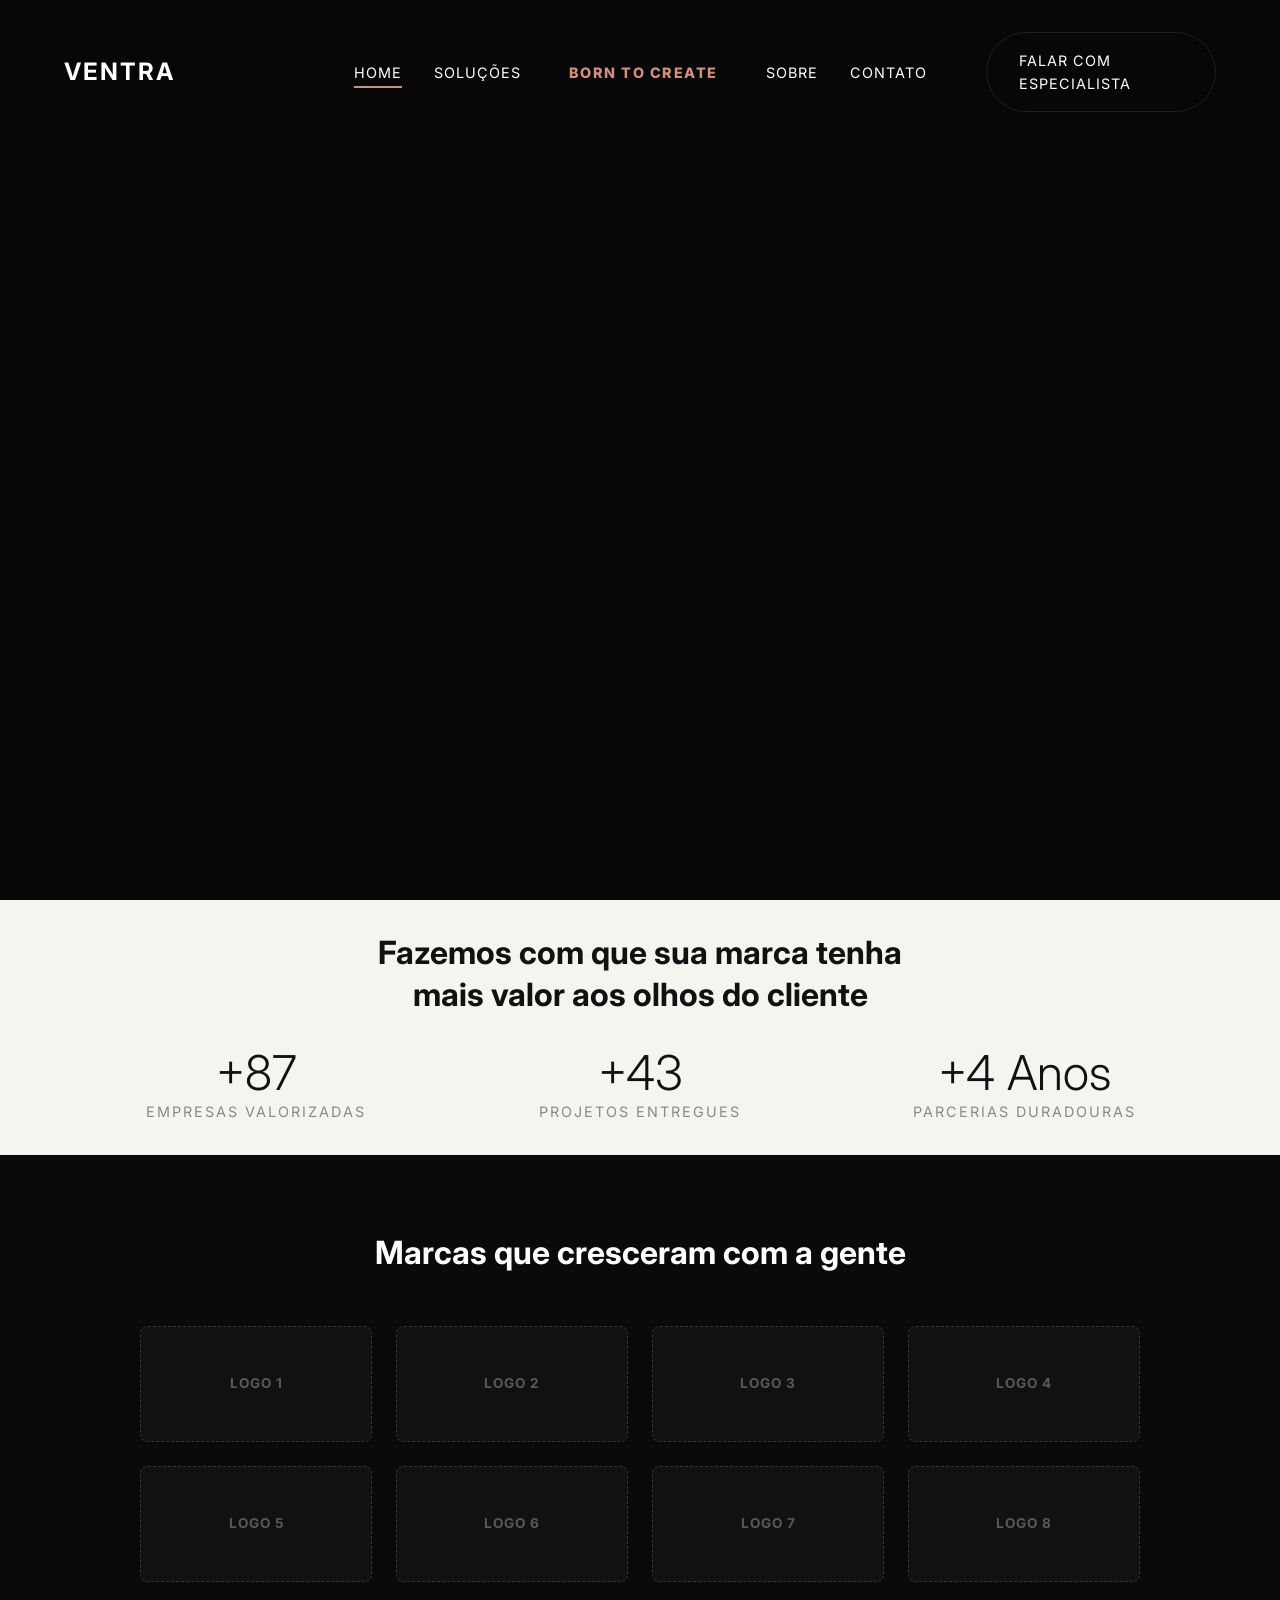
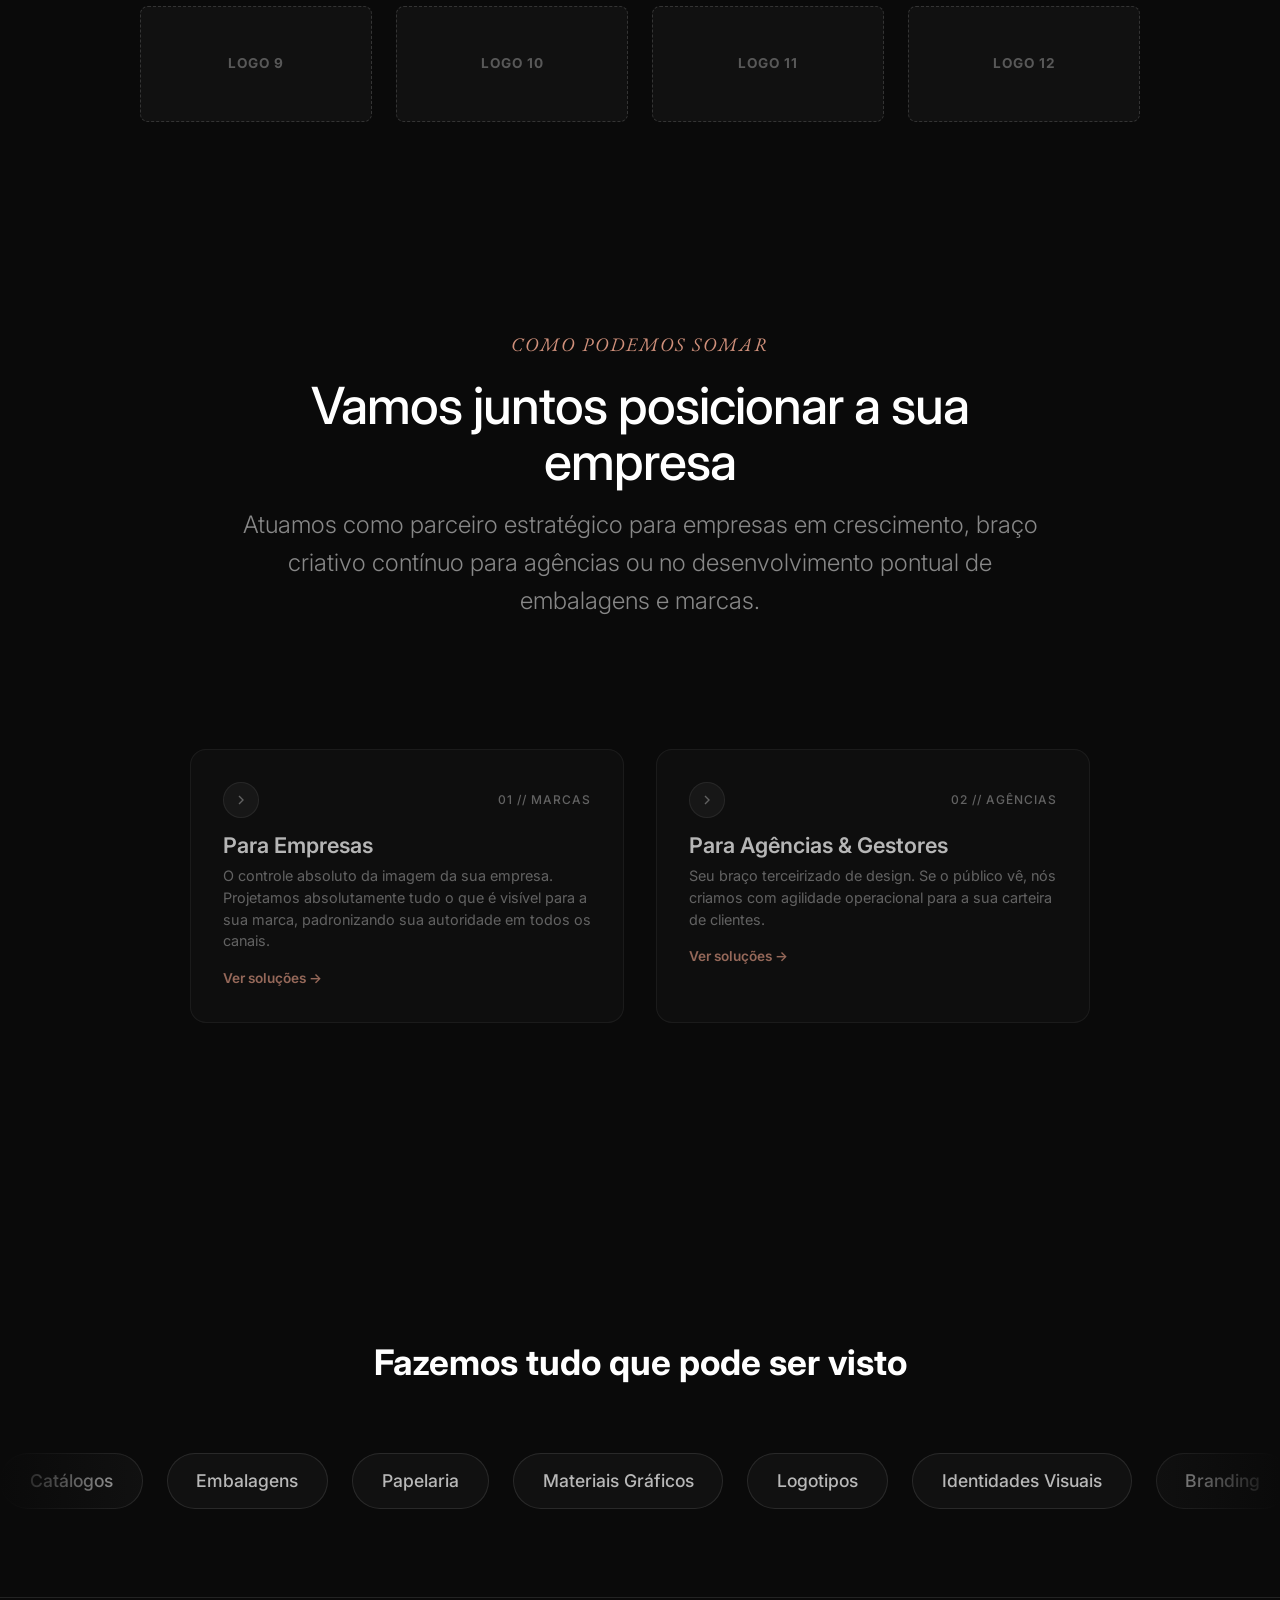
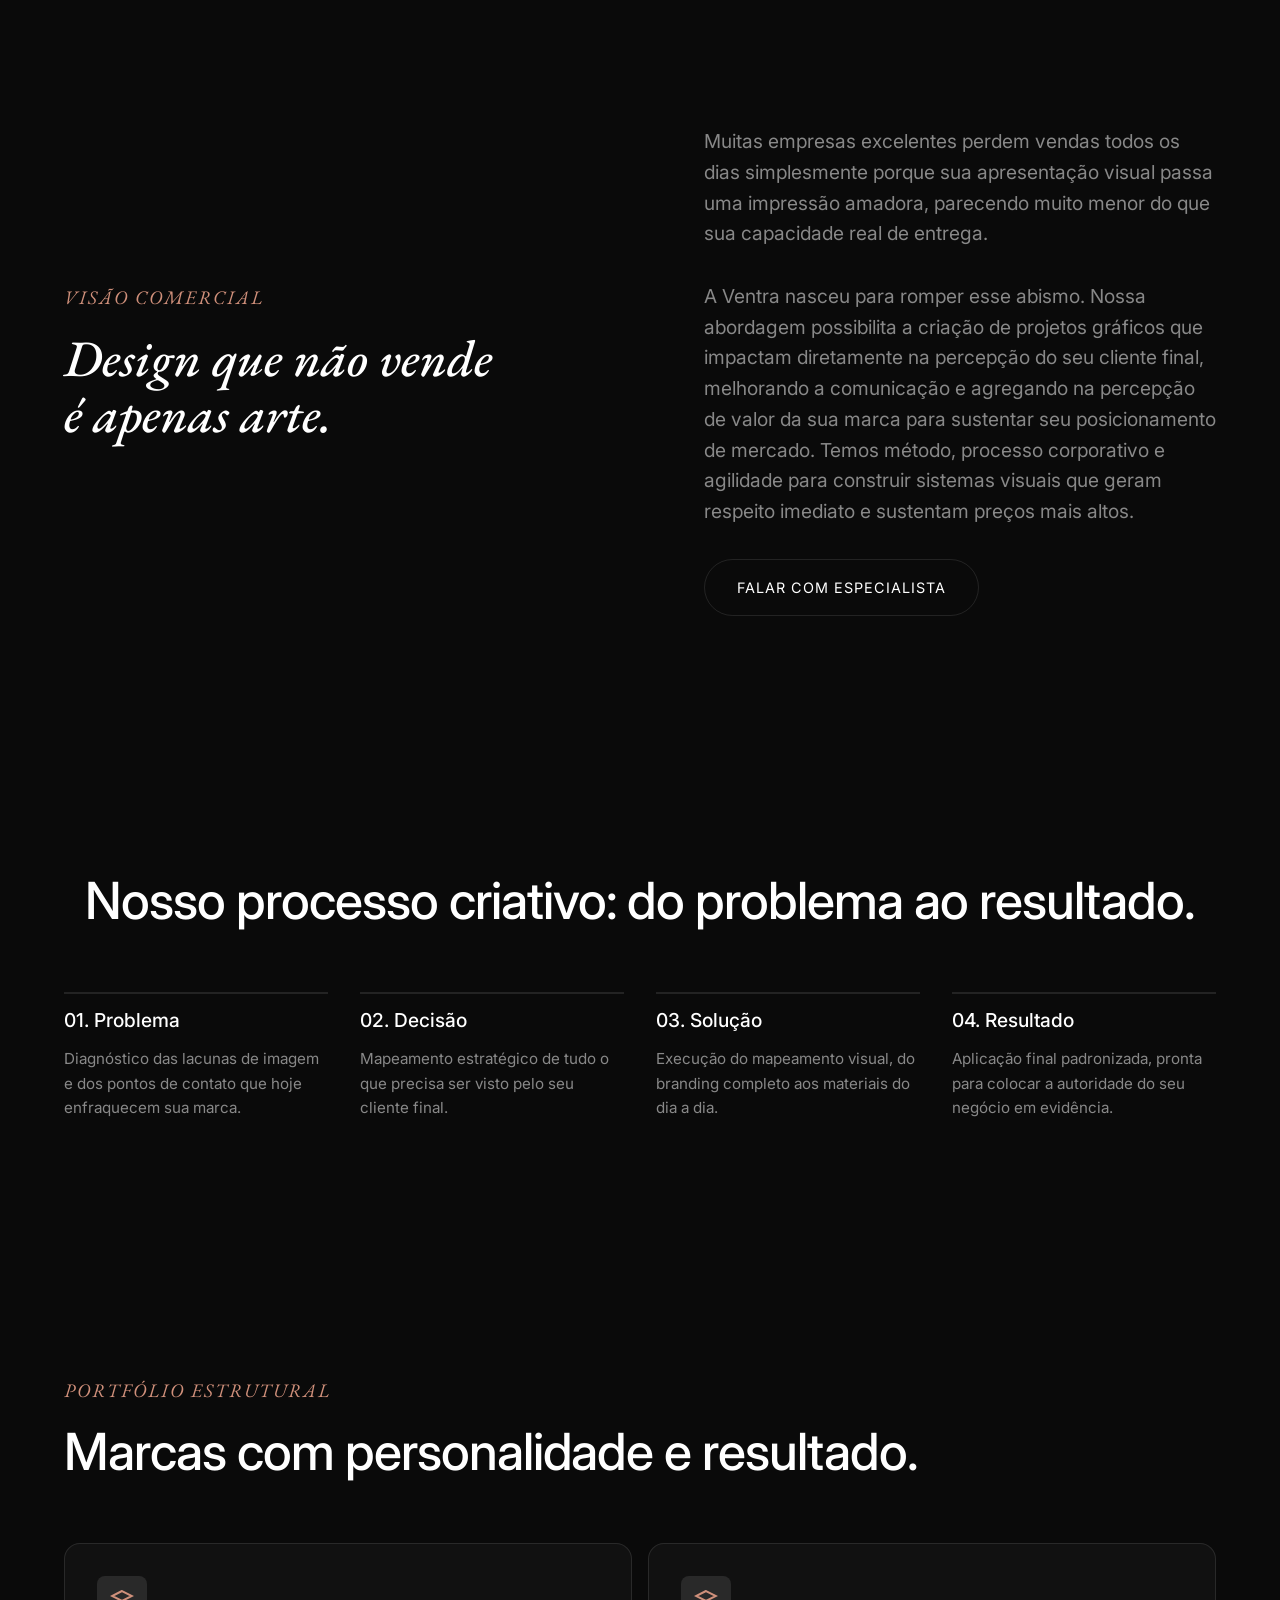
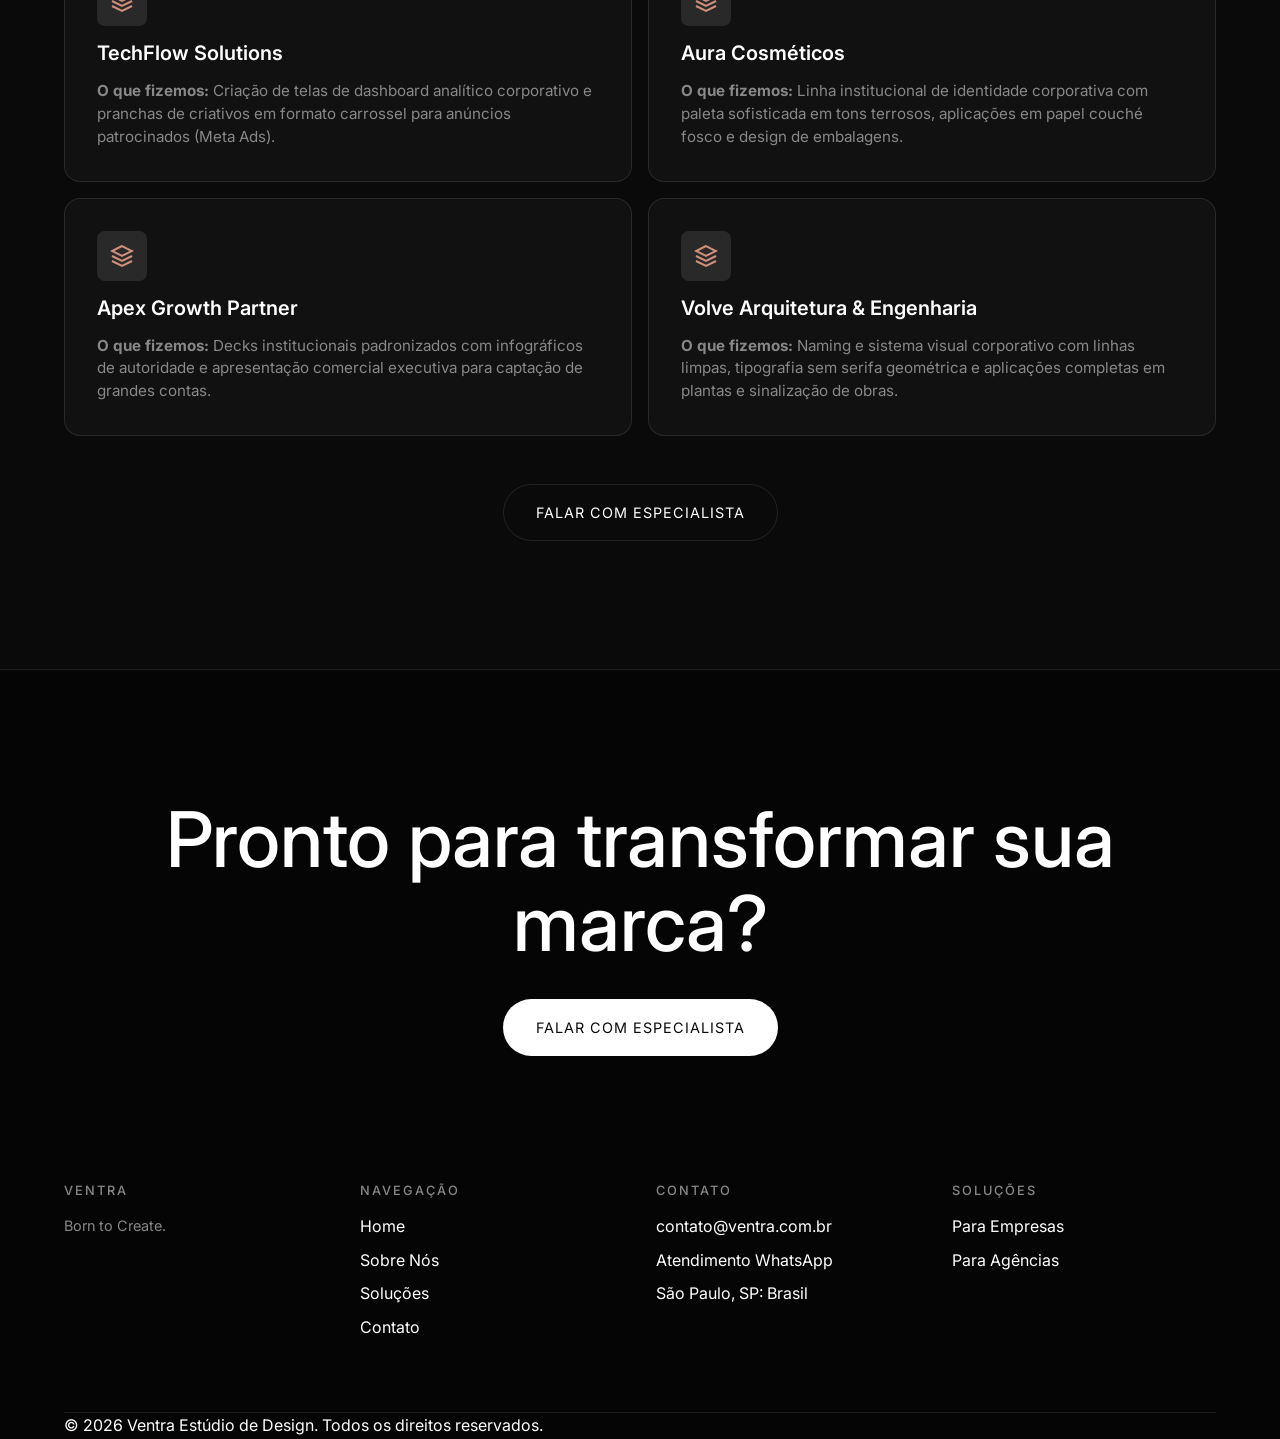
==== commit 681e5d8d: "fix: correcoes ortograficas no manifesto da home" ====
--- a/index.html
+++ b/index.html
@@ -329,10 +329,10 @@
                     apresentação visual passa uma impressão amadora, parecendo muito menor do que sua capacidade real de
                     entrega.</p>
                 <p class="manifesto-text">A Ventra nasceu para romper esse abismo.
-                    Nossa abordagem possíbilida a criação de projetos gráficos
+                    Nossa abordagem possibilita a criação de projetos gráficos
                     que impactam diretamente na percepção do seu cliente final,
                     melhorando a comunicação e agregando na percepção
-                    de valor ra sua marca der sustentar seu osicionamento de mercado. Temos método, processo corporativo
+                    de valor da sua marca para sustentar seu posicionamento de mercado. Temos método, processo corporativo
                     e
                     agilidade para construir sistemas visuais que geram respeito imediato e sustentam preços mais altos.
                 </p>
